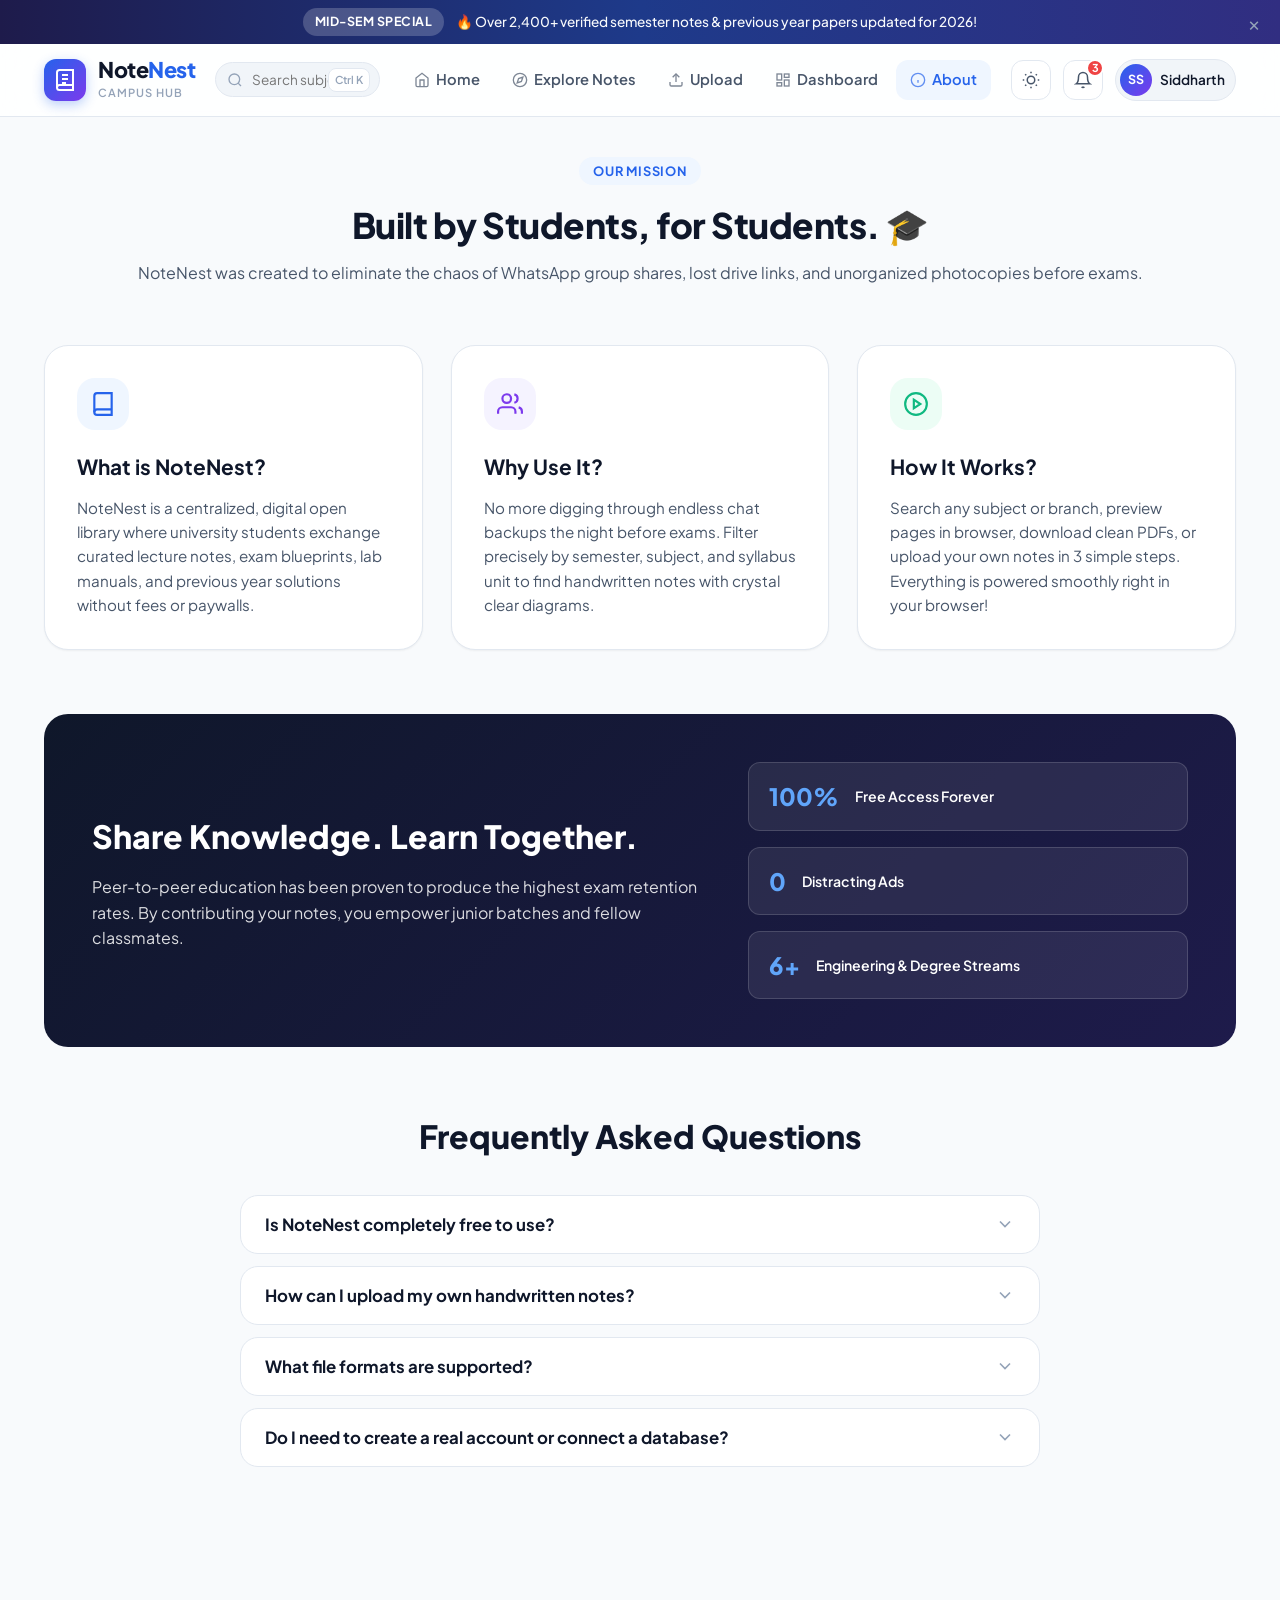
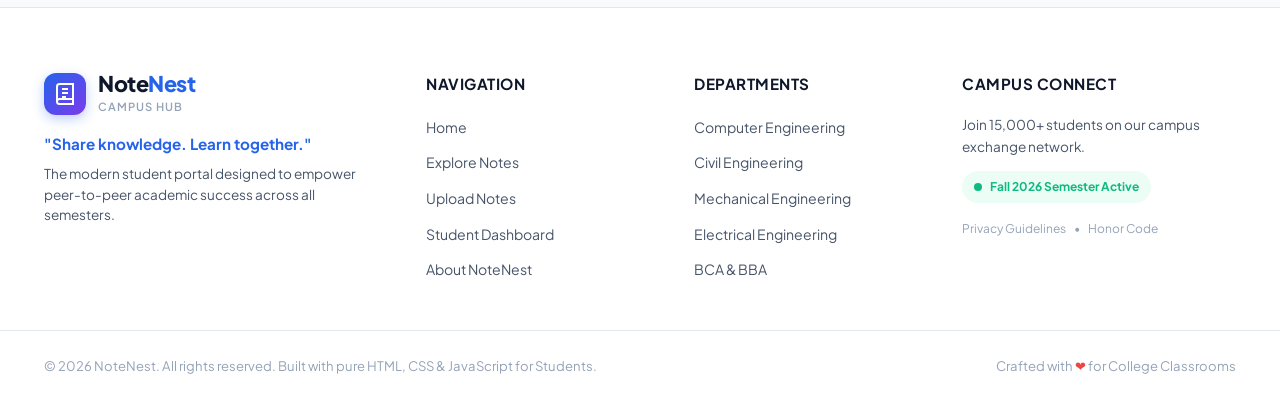
==== about.html @ 786ad27f "Initial commit: NoteNest Students Notes Sharing Portal with modular HTML, CSS, and JS" ====
<!DOCTYPE html>
<html lang="en" data-theme="light">
<head>
  <meta charset="UTF-8">
  <meta name="viewport" content="width=device-width, initial-scale=1.0">
  <title>About NoteNest - Built by Students, for Students</title>
  <meta name="description" content="Learn about NoteNest's mission to make quality academic notes accessible to every student.">
  <link rel="stylesheet" href="style.css">
  <link rel="preconnect" href="https://fonts.googleapis.com">
  <link rel="preconnect" href="https://fonts.gstatic.com" crossorigin>
  <link href="https://fonts.googleapis.com/css2?family=Plus+Jakarta+Sans:wght@400;500;600;700;800&display=swap" rel="stylesheet">
</head>
<body data-page="about">

  <!-- App Wrapper -->
  <div id="app" class="app-wrapper">

    <!-- Top Announcement Banner -->
    <aside class="top-announcement" aria-label="Announcement">
      <div class="announcement-content">
        <span class="badge-pill">Mid-Sem Special</span>
        <span>🔥 Over 2,400+ verified semester notes & previous year papers updated for 2026!</span>
      </div>
      <button class="banner-close-btn" id="bannerCloseBtn" title="Close banner" aria-label="Close banner">&times;</button>
    </aside>

    <!-- Navigation Bar -->
    <header class="navbar" id="navbar">
      <div class="nav-container">
        <!-- Brand Logo -->
        <a href="index.html" class="brand-logo">
          <div class="logo-icon-wrap">
            <svg class="logo-svg" viewBox="0 0 24 24" fill="none" stroke="currentColor" stroke-width="2">
              <path d="M4 19.5A2.5 2.5 0 0 1 6.5 17H20"></path>
              <path d="M6.5 2H20v20H6.5A2.5 2.5 0 0 1 4 19.5v-15A2.5 2.5 0 0 1 6.5 2z"></path>
              <path d="M9 7h6"></path>
              <path d="M9 11h6"></path>
              <path d="M9 15h4"></path>
            </svg>
          </div>
          <div class="brand-text">
            <span class="brand-name">Note<span>Nest</span></span>
            <span class="brand-sub">Campus Hub</span>
          </div>
        </a>

        <!-- Global Search Bar in Header -->
        <form class="header-search-bar" id="headerSearchForm" action="explore.html" method="GET">
          <svg class="search-icon" viewBox="0 0 24 24" fill="none" stroke="currentColor" stroke-width="2">
            <circle cx="11" cy="11" r="8"></circle>
            <line x1="21" y1="21" x2="16.65" y2="16.65"></line>
          </svg>
          <input type="text" name="search" id="quickSearchInput" placeholder="Search subjects, notes, topics (Ctrl + K)..." autocomplete="off">
          <kbd class="search-kbd">Ctrl K</kbd>
        </form>

        <!-- Desktop Navigation Links -->
        <nav class="nav-menu" id="navMenu">
          <a href="index.html" class="nav-link">
            <svg viewBox="0 0 24 24" fill="none" stroke="currentColor" stroke-width="2"><path d="M3 9l9-7 9 7v11a2 2 0 0 1-2 2H5a2 2 0 0 1-2-2z"></path><polyline points="9 22 9 12 15 12 15 22"></polyline></svg>
            Home
          </a>
          <a href="explore.html" class="nav-link">
            <svg viewBox="0 0 24 24" fill="none" stroke="currentColor" stroke-width="2"><circle cx="12" cy="12" r="10"></circle><polygon points="16.24 7.76 14.12 14.12 7.76 16.24 9.88 9.88 16.24 7.76"></polygon></svg>
            Explore Notes
          </a>
          <a href="upload.html" class="nav-link">
            <svg viewBox="0 0 24 24" fill="none" stroke="currentColor" stroke-width="2"><path d="M21 15v4a2 2 0 0 1-2 2H5a2 2 0 0 1-2-2v-4"></path><polyline points="17 8 12 3 7 8"></polyline><line x1="12" y1="3" x2="12" y2="15"></line></svg>
            Upload
          </a>
          <a href="dashboard.html" class="nav-link">
            <svg viewBox="0 0 24 24" fill="none" stroke="currentColor" stroke-width="2"><rect x="3" y="3" width="7" height="9"></rect><rect x="14" y="3" width="7" height="5"></rect><rect x="14" y="12" width="7" height="9"></rect><rect x="3" y="16" width="7" height="5"></rect></svg>
            Dashboard
          </a>
          <a href="about.html" class="nav-link active">
            <svg viewBox="0 0 24 24" fill="none" stroke="currentColor" stroke-width="2"><circle cx="12" cy="12" r="10"></circle><line x1="12" y1="16" x2="12" y2="12"></line><line x1="12" y1="8" x2="12.01" y2="8"></line></svg>
            About
          </a>
        </nav>

        <!-- Navbar Actions (Theme, Notifications, Auth/Profile) -->
        <div class="nav-actions">
          <button class="icon-btn theme-toggle" id="themeToggleBtn" title="Switch Theme" aria-label="Switch Theme">
            <svg class="sun-icon" viewBox="0 0 24 24" fill="none" stroke="currentColor" stroke-width="2">
              <circle cx="12" cy="12" r="5"></circle>
              <line x1="12" y1="1" x2="12" y2="3"></line>
              <line x1="12" y1="21" x2="12" y2="23"></line>
              <line x1="4.22" y1="4.22" x2="5.64" y2="5.64"></line>
              <line x1="18.36" y1="18.36" x2="19.78" y2="19.78"></line>
              <line x1="1" y1="12" x2="3" y2="12"></line>
              <line x1="21" y1="12" x2="23" y2="12"></line>
              <line x1="4.22" y1="19.78" x2="5.64" y2="18.36"></line>
              <line x1="18.36" y1="5.64" x2="19.78" y2="4.22"></line>
            </svg>
            <svg class="moon-icon" viewBox="0 0 24 24" fill="none" stroke="currentColor" stroke-width="2">
              <path d="M21 12.79A9 9 0 1 1 11.21 3 7 7 0 0 0 21 12.79z"></path>
            </svg>
          </button>

          <div class="dropdown-wrapper">
            <button class="icon-btn notif-btn" id="notifBtn" title="Notifications" aria-label="Notifications">
              <svg viewBox="0 0 24 24" fill="none" stroke="currentColor" stroke-width="2">
                <path d="M18 8A6 6 0 0 0 6 8c0 7-3 9-3 9h18s-3-2-3-9"></path>
                <path d="M13.73 21a2 2 0 0 1-3.46 0"></path>
              </svg>
              <span class="notif-badge" id="notifCount">3</span>
            </button>
            <div class="dropdown-menu notif-dropdown" id="notifDropdown">
              <div class="dropdown-header">
                <h4>Notifications</h4>
                <button class="text-btn" id="markAllReadBtn">Clear All</button>
              </div>
              <ul class="notif-list" id="notifList"></ul>
            </div>
          </div>

          <div class="user-auth-slot" id="userAuthSlot"></div>

          <button class="hamburger-btn" id="hamburgerBtn" aria-label="Toggle navigation menu">
            <span></span>
            <span></span>
            <span></span>
          </button>
        </div>
      </div>

      <!-- Mobile Navigation Drawer -->
      <div class="mobile-drawer" id="mobileDrawer">
        <div class="mobile-drawer-header">
          <div class="brand-name">Note<span>Nest</span></div>
          <button class="close-drawer-btn" id="closeDrawerBtn">&times;</button>
        </div>
        <div class="mobile-nav-links">
          <a href="index.html" class="mobile-nav-item">
            <svg viewBox="0 0 24 24" fill="none" stroke="currentColor" stroke-width="2"><path d="M3 9l9-7 9 7v11a2 2 0 0 1-2 2H5a2 2 0 0 1-2-2z"></path></svg>
            Home
          </a>
          <a href="explore.html" class="mobile-nav-item">
            <svg viewBox="0 0 24 24" fill="none" stroke="currentColor" stroke-width="2"><circle cx="12" cy="12" r="10"></circle><polygon points="16.24 7.76 14.12 14.12 7.76 16.24 9.88 9.88 16.24 7.76"></polygon></svg>
            Explore Notes
          </a>
          <a href="upload.html" class="mobile-nav-item">
            <svg viewBox="0 0 24 24" fill="none" stroke="currentColor" stroke-width="2"><path d="M21 15v4a2 2 0 0 1-2 2H5a2 2 0 0 1-2-2v-4"></path><polyline points="17 8 12 3 7 8"></polyline><line x1="12" y1="3" x2="12" y2="15"></line></svg>
            Upload Notes
          </a>
          <a href="dashboard.html" class="mobile-nav-item">
            <svg viewBox="0 0 24 24" fill="none" stroke="currentColor" stroke-width="2"><rect x="3" y="3" width="7" height="9"></rect><rect x="14" y="3" width="7" height="5"></rect><rect x="14" y="12" width="7" height="9"></rect><rect x="3" y="16" width="7" height="5"></rect></svg>
            Dashboard
          </a>
          <a href="profile.html" class="mobile-nav-item">
            <svg viewBox="0 0 24 24" fill="none" stroke="currentColor" stroke-width="2"><path d="M20 21v-2a4 4 0 0 0-4-4H8a4 4 0 0 0-4 4v2"></path><circle cx="12" cy="7" r="4"></circle></svg>
            My Profile
          </a>
          <a href="about.html" class="mobile-nav-item active">
            <svg viewBox="0 0 24 24" fill="none" stroke="currentColor" stroke-width="2"><circle cx="12" cy="12" r="10"></circle><line x1="12" y1="16" x2="12" y2="12"></line><line x1="12" y1="8" x2="12.01" y2="8"></line></svg>
            About NoteNest
          </a>
        </div>
        <div class="mobile-drawer-footer" id="mobileDrawerFooter"></div>
      </div>
    </header>

    <!-- Main Page Content: ABOUT US -->
    <main class="main-content">
      <div class="container about-container">
        
        <div class="about-hero text-center">
          <div class="section-tag">Our Mission</div>
          <h1 class="page-title">Built by Students, for Students. 🎓</h1>
          <p class="page-subtitle">NoteNest was created to eliminate the chaos of WhatsApp group shares, lost drive links, and unorganized photocopies before exams.</p>
        </div>

        <!-- Feature Columns -->
        <div class="about-grid">
          <div class="about-card">
            <div class="about-icon-wrap blue-theme">
              <svg viewBox="0 0 24 24" fill="none" stroke="currentColor" stroke-width="2"><path d="M4 19.5A2.5 2.5 0 0 1 6.5 17H20"></path><path d="M6.5 2H20v20H6.5A2.5 2.5 0 0 1 4 19.5v-15A2.5 2.5 0 0 1 6.5 2z"></path></svg>
            </div>
            <h3>What is NoteNest?</h3>
            <p>NoteNest is a centralized, digital open library where university students exchange curated lecture notes, exam blueprints, lab manuals, and previous year solutions without fees or paywalls.</p>
          </div>

          <div class="about-card">
            <div class="about-icon-wrap purple-theme">
              <svg viewBox="0 0 24 24" fill="none" stroke="currentColor" stroke-width="2"><path d="M17 21v-2a4 4 0 0 0-4-4H5a4 4 0 0 0-4 4v2"></path><circle cx="9" cy="7" r="4"></circle><path d="M23 21v-2a4 4 0 0 0-3-3.87"></path><path d="M16 3.13a4 4 0 0 1 0 7.75"></path></svg>
            </div>
            <h3>Why Use It?</h3>
            <p>No more digging through endless chat backups the night before exams. Filter precisely by semester, subject, and syllabus unit to find handwritten notes with crystal clear diagrams.</p>
          </div>

          <div class="about-card">
            <div class="about-icon-wrap green-theme">
              <svg viewBox="0 0 24 24" fill="none" stroke="currentColor" stroke-width="2"><circle cx="12" cy="12" r="10"></circle><polygon points="10 8 16 12 10 16 10 8"></polygon></svg>
            </div>
            <h3>How It Works?</h3>
            <p>Search any subject or branch, preview pages in browser, download clean PDFs, or upload your own notes in 3 simple steps. Everything is powered smoothly right in your browser!</p>
          </div>
        </div>

        <!-- Core Values Banner -->
        <div class="values-banner">
          <div class="values-text">
            <h2>Share Knowledge. Learn Together.</h2>
            <p>Peer-to-peer education has been proven to produce the highest exam retention rates. By contributing your notes, you empower junior batches and fellow classmates.</p>
          </div>
          <div class="values-stats">
            <div class="val-stat-box">
              <span class="v-num">100%</span>
              <span class="v-lbl">Free Access Forever</span>
            </div>
            <div class="val-stat-box">
              <span class="v-num">0</span>
              <span class="v-lbl">Distracting Ads</span>
            </div>
            <div class="val-stat-box">
              <span class="v-num">6+</span>
              <span class="v-lbl">Engineering & Degree Streams</span>
            </div>
          </div>
        </div>

        <!-- FAQ Accordion -->
        <div class="faq-section">
          <h2 class="faq-heading text-center">Frequently Asked Questions</h2>
          
          <div class="faq-accordion" id="faqAccordion">
            
            <div class="faq-item">
              <button class="faq-question">
                <span>Is NoteNest completely free to use?</span>
                <svg class="chevron-icon" viewBox="0 0 24 24" fill="none" stroke="currentColor" stroke-width="2"><polyline points="6 9 12 15 18 9"></polyline></svg>
              </button>
              <div class="faq-answer">
                <p>Yes! NoteNest is 100% free and open for all college students. There are no paid subscriptions, coin locks, or hidden download limits.</p>
              </div>
            </div>

            <div class="faq-item">
              <button class="faq-question">
                <span>How can I upload my own handwritten notes?</span>
                <svg class="chevron-icon" viewBox="0 0 24 24" fill="none" stroke="currentColor" stroke-width="2"><polyline points="6 9 12 15 18 9"></polyline></svg>
              </button>
              <div class="faq-answer">
                <p>Simply navigate to the "Upload" page in the navigation bar, fill in the subject, department, and semester, attach your file, and click "Publish Notes". Your note will immediately appear across the portal.</p>
              </div>
            </div>

            <div class="faq-item">
              <button class="faq-question">
                <span>What file formats are supported?</span>
                <svg class="chevron-icon" viewBox="0 0 24 24" fill="none" stroke="currentColor" stroke-width="2"><polyline points="6 9 12 15 18 9"></polyline></svg>
              </button>
              <div class="faq-answer">
                <p>We support PDF documents, Microsoft Word (.docx), PowerPoint presentations (.pptx), and plain text files.</p>
              </div>
            </div>

            <div class="faq-item">
              <button class="faq-question">
                <span>Do I need to create a real account or connect a database?</span>
                <svg class="chevron-icon" viewBox="0 0 24 24" fill="none" stroke="currentColor" stroke-width="2"><polyline points="6 9 12 15 18 9"></polyline></svg>
              </button>
              <div class="faq-answer">
                <p>No backend or database setup is needed! NoteNest runs purely on frontend HTML, CSS, and JavaScript using browser localStorage, making it fast, lightweight, and completely portable.</p>
              </div>
            </div>

          </div>
        </div>

      </div>
    </main>

    <!-- Footer -->
    <footer class="footer">
      <div class="container footer-container">
        <div class="footer-col footer-brand-col">
          <a href="index.html" class="brand-logo">
            <div class="logo-icon-wrap">
              <svg class="logo-svg" viewBox="0 0 24 24" fill="none" stroke="currentColor" stroke-width="2">
                <path d="M4 19.5A2.5 2.5 0 0 1 6.5 17H20"></path>
                <path d="M6.5 2H20v20H6.5A2.5 2.5 0 0 1 4 19.5v-15A2.5 2.5 0 0 1 6.5 2z"></path>
                <path d="M9 7h6"></path>
                <path d="M9 11h6"></path>
                <path d="M9 15h4"></path>
              </svg>
            </div>
            <div class="brand-text">
              <span class="brand-name">Note<span>Nest</span></span>
              <span class="brand-sub">Campus Hub</span>
            </div>
          </a>
          <p class="footer-tagline">"Share knowledge. Learn together."</p>
          <p class="footer-desc">The modern student portal designed to empower peer-to-peer academic success across all semesters.</p>
        </div>

        <div class="footer-col">
          <h4 class="footer-col-title">Navigation</h4>
          <ul class="footer-links">
            <li><a href="index.html">Home</a></li>
            <li><a href="explore.html">Explore Notes</a></li>
            <li><a href="upload.html">Upload Notes</a></li>
            <li><a href="dashboard.html">Student Dashboard</a></li>
            <li><a href="about.html">About NoteNest</a></li>
          </ul>
        </div>

        <div class="footer-col">
          <h4 class="footer-col-title">Departments</h4>
          <ul class="footer-links">
            <li><a href="explore.html?dept=Computer+Engineering">Computer Engineering</a></li>
            <li><a href="explore.html?dept=Civil+Engineering">Civil Engineering</a></li>
            <li><a href="explore.html?dept=Mechanical+Engineering">Mechanical Engineering</a></li>
            <li><a href="explore.html?dept=Electrical+Engineering">Electrical Engineering</a></li>
            <li><a href="explore.html?dept=BCA">BCA & BBA</a></li>
          </ul>
        </div>

        <div class="footer-col">
          <h4 class="footer-col-title">Campus Connect</h4>
          <p class="footer-subtext">Join 15,000+ students on our campus exchange network.</p>
          <div class="footer-badge-box">
            <span class="pulse-dot"></span>
            <span>Fall 2026 Semester Active</span>
          </div>
          <div class="footer-legal-links">
            <a href="about.html">Privacy Guidelines</a>
            <span>•</span>
            <a href="about.html">Honor Code</a>
          </div>
        </div>
      </div>

      <div class="footer-bottom">
        <div class="container footer-bottom-inner">
          <p>© 2026 NoteNest. All rights reserved. Built with pure HTML, CSS & JavaScript for Students.</p>
          <p class="footer-love">Crafted with <span>❤️</span> for College Classrooms</p>
        </div>
      </div>
    </footer>

  </div>

  <!-- Shared Auth Modal -->
  <div class="modal-backdrop" id="authModal" aria-hidden="true">
    <div class="modal-dialog modal-md">
      <div class="modal-content">
        <div class="modal-header">
          <div class="auth-modal-tabs">
            <button class="auth-tab-toggle active" id="authTabLogin" data-auth-pane="login">Sign In</button>
            <button class="auth-tab-toggle" id="authTabSignup" data-auth-pane="signup">Create Account</button>
          </div>
          <button class="modal-close-btn" id="closeAuthModalBtn" aria-label="Close modal">&times;</button>
        </div>
        <div class="modal-body auth-modal-body">
          <div class="auth-pane active" id="authPaneLogin">
            <div class="auth-welcome">
              <h3>Welcome Back! 👋</h3>
              <p>Sign in to sync your bookmarks, downloads, and upload history.</p>
            </div>
            <div class="demo-quick-login">
              <span>💡 College Demo:</span>
              <button type="button" class="btn-micro" id="demoStudentLoginBtn">Auto-fill Student Account</button>
            </div>
            <form id="loginForm">
              <div class="form-group">
                <label for="loginEmail">Email Address</label>
                <input type="email" id="loginEmail" placeholder="student@college.edu" required>
              </div>
              <div class="form-group">
                <label for="loginPassword">Password</label>
                <input type="password" id="loginPassword" placeholder="••••••••" required>
              </div>
              <button type="submit" class="btn btn-primary btn-block">Sign In</button>
            </form>
          </div>
          <div class="auth-pane" id="authPaneSignup">
            <div class="auth-welcome">
              <h3>Join NoteNest 🎓</h3>
              <p>Access thousands of study notes uploaded by your university peers.</p>
            </div>
            <form id="signupForm">
              <div class="form-group">
                <label for="signupName">Full Name</label>
                <input type="text" id="signupName" placeholder="e.g. Siddharth Sharma" required>
              </div>
              <div class="form-group">
                <label for="signupEmail">College Email</label>
                <input type="email" id="signupEmail" placeholder="e.g. siddharth@college.edu" required>
              </div>
              <div class="form-row-2">
                <div class="form-group">
                  <label for="signupDept">Department</label>
                  <select id="signupDept" required>
                    <option value="Computer Engineering">Computer Engineering</option>
                    <option value="Civil Engineering">Civil Engineering</option>
                    <option value="Mechanical Engineering">Mechanical Engineering</option>
                    <option value="Electrical Engineering">Electrical Engineering</option>
                    <option value="BCA">BCA</option>
                    <option value="BBA">BBA</option>
                    <option value="Mathematics">Mathematics</option>
                  </select>
                </div>
                <div class="form-group">
                  <label for="signupSem">Semester</label>
                  <select id="signupSem" required>
                    <option value="Semester 1">Semester 1</option>
                    <option value="Semester 2">Semester 2</option>
                    <option value="Semester 3">Semester 3</option>
                    <option value="Semester 4" selected>Semester 4</option>
                    <option value="Semester 5">Semester 5</option>
                    <option value="Semester 6">Semester 6</option>
                  </select>
                </div>
              </div>
              <div class="form-group">
                <label for="signupPassword">Create Password</label>
                <input type="password" id="signupPassword" placeholder="At least 6 characters" required>
              </div>
              <button type="submit" class="btn btn-primary btn-block">Create Student Profile</button>
            </form>
          </div>
        </div>
      </div>
    </div>
  </div>

  <!-- Toast Container -->
  <div class="toast-container" id="toastContainer" aria-live="polite"></div>

  <script src="common.js"></script>
  <script src="about.js"></script>
</body>
</html>
---- style.css ----
/* ==========================================================================
   NoteNest - Modern Students Notes Sharing Portal
   Styles: Clean, Modern Student-Tech UI (Pure Vanilla CSS)
   ========================================================================== */

/* --------------------------------------------------------------------------
   1. CSS VARIABLES & THEME SYSTEM
   -------------------------------------------------------------------------- */
:root {
  /* Brand Palette */
  --primary: #2563eb;
  --primary-hover: #1d4ed8;
  --primary-light: #eff6ff;
  --primary-rgb: 37, 99, 235;

  --accent-purple: #7c3aed;
  --accent-purple-light: #f5f3ff;
  --accent-orange: #f59e0b;
  --accent-orange-light: #fffbeb;
  --accent-green: #10b981;
  --accent-green-light: #ecfdf5;
  --accent-rose: #ef4444;
  --accent-rose-light: #fef2f2;

  /* Neutrals (Light Mode) */
  --bg-main: #f8fafc;
  --bg-surface: #ffffff;
  --bg-subtle: #f1f5f9;
  --bg-card: #ffffff;
  --bg-card-hover: #ffffff;

  --text-primary: #0f172a;
  --text-secondary: #475569;
  --text-muted: #94a3b8;
  --text-inverse: #ffffff;

  --border-color: #e2e8f0;
  --border-focus: #93c5fd;

  /* Shadows */
  --shadow-sm: 0 1px 2px 0 rgba(0, 0, 0, 0.05);
  --shadow-md: 0 4px 6px -1px rgba(0, 0, 0, 0.07), 0 2px 4px -2px rgba(0, 0, 0, 0.05);
  --shadow-lg: 0 10px 15px -3px rgba(0, 0, 0, 0.08), 0 4px 6px -4px rgba(0, 0, 0, 0.03);
  --shadow-xl: 0 20px 25px -5px rgba(0, 0, 0, 0.08), 0 8px 10px -6px rgba(0, 0, 0, 0.03);
  --shadow-glow: 0 0 25px rgba(37, 99, 235, 0.15);

  /* Radius & Transitions */
  --radius-sm: 8px;
  --radius-md: 12px;
  --radius-lg: 18px;
  --radius-xl: 24px;
  --radius-full: 9999px;

  --transition-fast: 0.15s ease;
  --transition-normal: 0.25s cubic-bezier(0.4, 0, 0.2, 1);
  --transition-smooth: 0.35s cubic-bezier(0.16, 1, 0.3, 1);

  /* Layout Constants */
  --nav-height: 72px;
  --container-max: 1240px;
}

/* Dark Mode Overrides */
[data-theme="dark"] {
  --bg-main: #0b0f19;
  --bg-surface: #111827;
  --bg-subtle: #1e293b;
  --bg-card: #141c2f;
  --bg-card-hover: #19233b;

  --text-primary: #f8fafc;
  --text-secondary: #94a3b8;
  --text-muted: #64748b;
  --text-inverse: #0f172a;

  --border-color: #1e293b;
  --border-focus: #3b82f6;

  --primary-light: rgba(37, 99, 235, 0.15);
  --accent-purple-light: rgba(124, 58, 237, 0.15);
  --accent-orange-light: rgba(245, 158, 11, 0.15);
  --accent-green-light: rgba(16, 185, 129, 0.15);
  --accent-rose-light: rgba(239, 68, 68, 0.15);

  --shadow-sm: 0 1px 2px 0 rgba(0, 0, 0, 0.4);
  --shadow-md: 0 4px 10px rgba(0, 0, 0, 0.4);
  --shadow-lg: 0 10px 20px rgba(0, 0, 0, 0.5);
  --shadow-xl: 0 20px 30px rgba(0, 0, 0, 0.6);
  --shadow-glow: 0 0 30px rgba(59, 130, 246, 0.2);
}

/* --------------------------------------------------------------------------
   2. GLOBAL RESETS & TYPOGRAPHY
   -------------------------------------------------------------------------- */
*, *::before, *::after {
  box-sizing: border-box;
  margin: 0;
  padding: 0;
}

html {
  scroll-behavior: smooth;
  font-size: 16px;
}

body {
  font-family: 'Plus Jakarta Sans', system-ui, -apple-system, BlinkMacSystemFont, 'Segoe UI', Roboto, sans-serif;
  background-color: var(--bg-main);
  color: var(--text-primary);
  line-height: 1.6;
  -webkit-font-smoothing: antialiased;
  -moz-osx-font-smoothing: grayscale;
  transition: background-color var(--transition-normal), color var(--transition-normal);
  overflow-x: hidden;
}

a {
  color: inherit;
  text-decoration: none;
}

button, input, select, textarea {
  font-family: inherit;
  font-size: inherit;
  color: inherit;
}

button {
  cursor: pointer;
  border: none;
  background: none;
}

img, svg {
  vertical-align: middle;
}

/* Custom Scrollbar */
::-webkit-scrollbar {
  width: 8px;
  height: 8px;
}
::-webkit-scrollbar-track {
  background: var(--bg-main);
}
::-webkit-scrollbar-thumb {
  background: var(--border-color);
  border-radius: var(--radius-full);
}
::-webkit-scrollbar-thumb:hover {
  background: var(--text-muted);
}

/* --------------------------------------------------------------------------
   3. REUSABLE UTILITIES & BUTTONS
   -------------------------------------------------------------------------- */
.container {
  max-width: var(--container-max);
  margin: 0 auto;
  padding: 0 24px;
}

.text-center { text-align: center; }
.text-primary { color: var(--primary); }
.text-success { color: var(--accent-green); }
.text-warning { color: var(--accent-orange); }
.text-info { color: var(--accent-purple); }
.text-danger { color: var(--accent-rose); }
.text-primary-link { color: var(--primary); font-weight: 600; text-decoration: underline; }

.gradient-text {
  background: linear-gradient(135deg, var(--primary) 0%, var(--accent-purple) 100%);
  -webkit-background-clip: text;
  -webkit-text-fill-color: transparent;
  display: inline-block;
}

/* Badges & Pills */
.badge-pill {
  display: inline-flex;
  align-items: center;
  gap: 6px;
  padding: 4px 12px;
  background: rgba(37, 99, 235, 0.12);
  color: var(--primary);
  font-size: 0.78rem;
  font-weight: 700;
  letter-spacing: 0.5px;
  text-transform: uppercase;
  border-radius: var(--radius-full);
}

.pill-badge {
  display: inline-flex;
  align-items: center;
  padding: 3px 10px;
  font-size: 0.75rem;
  font-weight: 600;
  border-radius: var(--radius-full);
  background: var(--primary-light);
  color: var(--primary);
}

.pdf-badge {
  background: var(--accent-rose-light);
  color: var(--accent-rose);
}

.badge-dept {
  font-size: 0.75rem;
  color: var(--text-muted);
  font-weight: 500;
}

.section-tag {
  display: inline-block;
  padding: 4px 14px;
  background: var(--primary-light);
  color: var(--primary);
  font-size: 0.8rem;
  font-weight: 700;
  border-radius: var(--radius-full);
  text-transform: uppercase;
  letter-spacing: 0.8px;
  margin-bottom: 12px;
}

/* Button System */
.btn {
  display: inline-flex;
  align-items: center;
  justify-content: center;
  gap: 8px;
  padding: 10px 20px;
  font-size: 0.95rem;
  font-weight: 600;
  border-radius: var(--radius-md);
  transition: all var(--transition-normal);
  white-space: nowrap;
}

.btn-primary {
  background: var(--primary);
  color: #ffffff;
  box-shadow: 0 4px 12px rgba(37, 99, 235, 0.25);
}

.btn-primary:hover {
  background: var(--primary-hover);
  transform: translateY(-2px);
  box-shadow: 0 6px 18px rgba(37, 99, 235, 0.35);
}

.btn-primary:active {
  transform: translateY(0);
}

.btn-secondary {
  background: var(--bg-surface);
  color: var(--text-primary);
  border: 1px solid var(--border-color);
  box-shadow: var(--shadow-sm);
}

.btn-secondary:hover {
  background: var(--bg-subtle);
  border-color: var(--text-muted);
  transform: translateY(-2px);
}

.btn-outline {
  background: transparent;
  color: var(--text-primary);
  border: 1px solid var(--border-color);
}

.btn-outline:hover {
  background: var(--bg-subtle);
  border-color: var(--primary);
  color: var(--primary);
}

.btn-outline-danger {
  border: 1px solid var(--accent-rose);
  color: var(--accent-rose);
}
.btn-outline-danger:hover {
  background: var(--accent-rose-light);
}

.btn-outline-white {
  border: 1px solid rgba(255,255,255,0.4);
  color: #ffffff;
}
.btn-outline-white:hover {
  background: rgba(255,255,255,0.15);
}

.btn-lg {
  padding: 14px 28px;
  font-size: 1.05rem;
  border-radius: var(--radius-lg);
}

.btn-sm {
  padding: 6px 14px;
  font-size: 0.85rem;
  border-radius: var(--radius-sm);
}

.btn-micro {
  padding: 4px 10px;
  font-size: 0.75rem;
  font-weight: 600;
  border-radius: var(--radius-sm);
  background: var(--primary-light);
  color: var(--primary);
  transition: var(--transition-fast);
}
.btn-micro:hover {
  background: var(--primary);
  color: #ffffff;
}

.btn-block {
  width: 100%;
}

.icon-btn {
  display: inline-flex;
  align-items: center;
  justify-content: center;
  width: 40px;
  height: 40px;
  border-radius: var(--radius-md);
  border: 1px solid var(--border-color);
  background: var(--bg-surface);
  color: var(--text-secondary);
  transition: all var(--transition-fast);
}

.icon-btn:hover {
  background: var(--bg-subtle);
  color: var(--primary);
  border-color: var(--primary);
}

.text-btn {
  font-size: 0.85rem;
  font-weight: 600;
  color: var(--primary);
  background: none;
  padding: 4px;
}
.text-btn:hover {
  text-decoration: underline;
}

/* --------------------------------------------------------------------------
   4. HEADER & TOP BANNER
   -------------------------------------------------------------------------- */
.top-announcement {
  background: linear-gradient(90deg, #1e1b4b 0%, #1e3a8a 50%, #312e81 100%);
  color: #f8fafc;
  padding: 8px 24px;
  font-size: 0.85rem;
  display: flex;
  align-items: center;
  justify-content: center;
  position: relative;
  z-index: 100;
}

.announcement-content {
  display: flex;
  align-items: center;
  gap: 12px;
  font-weight: 500;
}

.announcement-content .badge-pill {
  background: rgba(255, 255, 255, 0.2);
  color: #ffffff;
}

.banner-close-btn {
  position: absolute;
  right: 16px;
  color: #94a3b8;
  font-size: 1.25rem;
  line-height: 1;
  padding: 4px;
}
.banner-close-btn:hover { color: #ffffff; }

/* Sticky Navbar */
.navbar {
  position: sticky;
  top: 0;
  z-index: 90;
  background: rgba(255, 255, 255, 0.85);
  backdrop-filter: blur(14px);
  -webkit-backdrop-filter: blur(14px);
  border-bottom: 1px solid var(--border-color);
  transition: all var(--transition-fast);
}

[data-theme="dark"] .navbar {
  background: rgba(17, 24, 39, 0.85);
}

.nav-container {
  max-width: var(--container-max);
  height: var(--nav-height);
  margin: 0 auto;
  padding: 0 24px;
  display: flex;
  align-items: center;
  justify-content: space-between;
  gap: 20px;
}

/* Brand Logo */
.brand-logo {
  display: flex;
  align-items: center;
  gap: 12px;
  text-decoration: none;
  flex-shrink: 0;
}

.logo-icon-wrap {
  width: 42px;
  height: 42px;
  border-radius: var(--radius-md);
  background: linear-gradient(135deg, var(--primary) 0%, var(--accent-purple) 100%);
  display: flex;
  align-items: center;
  justify-content: center;
  color: #ffffff;
  box-shadow: 0 4px 12px rgba(37, 99, 235, 0.3);
  transition: transform var(--transition-normal);
}

.brand-logo:hover .logo-icon-wrap {
  transform: rotate(-6deg) scale(1.05);
}

.logo-svg {
  width: 24px;
  height: 24px;
}

.brand-name {
  font-size: 1.35rem;
  font-weight: 800;
  letter-spacing: -0.5px;
  color: var(--text-primary);
  line-height: 1.1;
}

.brand-name span {
  color: var(--primary);
}

.brand-sub {
  display: block;
  font-size: 0.7rem;
  font-weight: 600;
  text-transform: uppercase;
  letter-spacing: 1px;
  color: var(--text-muted);
}

/* Header Quick Search */
.header-search-bar {
  flex: 1;
  max-width: 340px;
  position: relative;
  display: flex;
  align-items: center;
}

.header-search-bar input {
  width: 100%;
  padding: 8px 40px 8px 36px;
  background: var(--bg-subtle);
  border: 1px solid var(--border-color);
  border-radius: var(--radius-full);
  font-size: 0.85rem;
  color: var(--text-primary);
  transition: all var(--transition-fast);
}

.header-search-bar input:focus {
  outline: none;
  background: var(--bg-surface);
  border-color: var(--primary);
  box-shadow: 0 0 0 3px var(--primary-light);
}

.header-search-bar .search-icon {
  position: absolute;
  left: 12px;
  width: 16px;
  height: 16px;
  color: var(--text-muted);
  pointer-events: none;
}

.search-kbd {
  position: absolute;
  right: 10px;
  font-size: 0.68rem;
  padding: 2px 6px;
  background: var(--bg-surface);
  border: 1px solid var(--border-color);
  border-radius: var(--radius-sm);
  color: var(--text-muted);
  font-family: inherit;
  font-weight: 600;
  pointer-events: none;
}

/* Nav Menu Links */
.nav-menu {
  display: flex;
  align-items: center;
  gap: 4px;
}

.nav-link {
  display: flex;
  align-items: center;
  gap: 6px;
  padding: 8px 14px;
  border-radius: var(--radius-md);
  font-size: 0.92rem;
  font-weight: 600;
  color: var(--text-secondary);
  transition: all var(--transition-fast);
}

.nav-link svg {
  width: 16px;
  height: 16px;
  opacity: 0.7;
  transition: opacity var(--transition-fast);
}

.nav-link:hover {
  color: var(--primary);
  background: var(--primary-light);
}

.nav-link:hover svg {
  opacity: 1;
}

.nav-link.active {
  color: var(--primary);
  background: var(--primary-light);
}

/* Nav Actions Right */
.nav-actions {
  display: flex;
  align-items: center;
  gap: 12px;
}

/* Theme Toggle Icons */
.theme-toggle .moon-icon { display: none; }
.theme-toggle .sun-icon { display: block; width: 18px; height: 18px; }

[data-theme="dark"] .theme-toggle .sun-icon { display: none; }
[data-theme="dark"] .theme-toggle .moon-icon { display: block; width: 18px; height: 18px; }

/* Notifications Dropdown */
.dropdown-wrapper {
  position: relative;
}

.notif-btn {
  position: relative;
}

.notif-btn svg {
  width: 18px;
  height: 18px;
}

.notif-badge {
  position: absolute;
  top: -2px;
  right: -2px;
  width: 18px;
  height: 18px;
  background: var(--accent-rose);
  color: #ffffff;
  font-size: 0.68rem;
  font-weight: 700;
  border-radius: var(--radius-full);
  display: flex;
  align-items: center;
  justify-content: center;
  border: 2px solid var(--bg-surface);
}

.dropdown-menu {
  position: absolute;
  top: calc(100% + 12px);
  right: 0;
  width: 320px;
  background: var(--bg-surface);
  border: 1px solid var(--border-color);
  border-radius: var(--radius-lg);
  box-shadow: var(--shadow-xl);
  padding: 12px;
  opacity: 0;
  visibility: hidden;
  transform: translateY(10px);
  transition: all var(--transition-fast);
  z-index: 100;
}

.dropdown-wrapper.active .dropdown-menu {
  opacity: 1;
  visibility: visible;
  transform: translateY(0);
}

.dropdown-header {
  display: flex;
  align-items: center;
  justify-content: space-between;
  padding: 6px 8px 10px;
  border-bottom: 1px solid var(--border-color);
}

.dropdown-header h4 {
  font-size: 0.95rem;
  font-weight: 700;
}

.notif-list {
  list-style: none;
  max-height: 280px;
  overflow-y: auto;
  padding: 8px 0;
}

.notif-item {
  display: flex;
  gap: 10px;
  padding: 8px;
  border-radius: var(--radius-sm);
  font-size: 0.82rem;
  transition: background var(--transition-fast);
}

.notif-item:hover {
  background: var(--bg-subtle);
}

.notif-icon {
  font-size: 1.1rem;
  flex-shrink: 0;
}

.notif-text strong {
  display: block;
  color: var(--text-primary);
}

.notif-time {
  font-size: 0.72rem;
  color: var(--text-muted);
}

/* User Auth Slot (Logged In / Out) */
.user-profile-badge {
  display: flex;
  align-items: center;
  gap: 8px;
  padding: 4px 10px 4px 4px;
  background: var(--bg-subtle);
  border: 1px solid var(--border-color);
  border-radius: var(--radius-full);
  cursor: pointer;
  transition: all var(--transition-fast);
}

.user-profile-badge:hover {
  border-color: var(--primary);
  background: var(--primary-light);
}

.user-avatar-sm {
  width: 32px;
  height: 32px;
  border-radius: var(--radius-full);
  background: linear-gradient(135deg, var(--primary) 0%, var(--accent-purple) 100%);
  color: #ffffff;
  font-weight: 700;
  font-size: 0.78rem;
  display: flex;
  align-items: center;
  justify-content: center;
}

.user-name-sm {
  font-size: 0.85rem;
  font-weight: 600;
  color: var(--text-primary);
  max-width: 100px;
  overflow: hidden;
  text-overflow: ellipsis;
  white-space: nowrap;
}

/* Mobile Hamburger */
.hamburger-btn {
  display: none;
  flex-direction: column;
  justify-content: space-between;
  width: 28px;
  height: 20px;
  padding: 0;
}

.hamburger-btn span {
  display: block;
  height: 2.5px;
  width: 100%;
  background: var(--text-primary);
  border-radius: 2px;
  transition: all var(--transition-fast);
}

/* Mobile Navigation Drawer */
.mobile-drawer {
  position: fixed;
  top: 0;
  right: -320px;
  width: 300px;
  height: 100vh;
  background: var(--bg-surface);
  border-left: 1px solid var(--border-color);
  box-shadow: var(--shadow-xl);
  z-index: 1000;
  padding: 24px;
  display: flex;
  flex-direction: column;
  transition: right var(--transition-smooth);
}

.mobile-drawer.open {
  right: 0;
}

.mobile-drawer-header {
  display: flex;
  align-items: center;
  justify-content: space-between;
  margin-bottom: 24px;
  padding-bottom: 12px;
  border-bottom: 1px solid var(--border-color);
}

.close-drawer-btn {
  font-size: 1.75rem;
  color: var(--text-muted);
  line-height: 1;
}

.mobile-nav-links {
  display: flex;
  flex-direction: column;
  gap: 8px;
  flex: 1;
}

.mobile-nav-item {
  display: flex;
  align-items: center;
  gap: 12px;
  padding: 12px 16px;
  border-radius: var(--radius-md);
  font-size: 1rem;
  font-weight: 600;
  color: var(--text-secondary);
  transition: all var(--transition-fast);
}

.mobile-nav-item svg {
  width: 20px;
  height: 20px;
}

.mobile-nav-item:hover, .mobile-nav-item.active {
  background: var(--primary-light);
  color: var(--primary);
}

.mobile-drawer-footer {
  padding-top: 16px;
  border-top: 1px solid var(--border-color);
}

/* --------------------------------------------------------------------------
   5. PAGE ROUTER / VIEWS
   -------------------------------------------------------------------------- */
.page-view {
  display: none;
  animation: fadeIn 0.3s cubic-bezier(0.16, 1, 0.3, 1) forwards;
}

.page-view.active {
  display: block;
}

@keyframes fadeIn {
  from {
    opacity: 0;
    transform: translateY(6px);
  }
  to {
    opacity: 1;
    transform: translateY(0);
  }
}

.section {
  padding: 72px 0;
}

.section-header {
  margin-bottom: 40px;
}

.section-header-flex {
  display: flex;
  align-items: flex-end;
  justify-content: space-between;
  margin-bottom: 40px;
  flex-wrap: wrap;
  gap: 20px;
}

.section-title {
  font-size: 2.2rem;
  font-weight: 800;
  letter-spacing: -0.5px;
  color: var(--text-primary);
  margin-bottom: 10px;
  line-height: 1.2;
}

.section-subtitle {
  font-size: 1.05rem;
  color: var(--text-secondary);
  max-width: 600px;
}

/* --------------------------------------------------------------------------
   6. HERO SECTION (HOME)
   -------------------------------------------------------------------------- */
.hero-section {
  position: relative;
  padding: 80px 0 100px;
  overflow: hidden;
  background: radial-gradient(circle at 15% 30%, var(--primary-light) 0%, transparent 40%),
              radial-gradient(circle at 85% 60%, var(--accent-purple-light) 0%, transparent 40%);
}

.hero-bg-shapes .shape {
  position: absolute;
  border-radius: var(--radius-full);
  filter: blur(80px);
  opacity: 0.35;
  pointer-events: none;
  z-index: 0;
}

.shape-1 {
  top: -50px;
  left: 10%;
  width: 350px;
  height: 350px;
  background: var(--primary);
}

.shape-2 {
  bottom: 0;
  right: 10%;
  width: 400px;
  height: 400px;
  background: var(--accent-purple);
}

.shape-3 {
  top: 40%;
  left: 50%;
  width: 250px;
  height: 250px;
  background: var(--accent-orange);
  opacity: 0.15 !important;
}

.hero-container {
  display: grid;
  grid-template-columns: 1.2fr 0.9fr;
  gap: 48px;
  align-items: center;
  position: relative;
  z-index: 1;
}

.hero-pill-badge {
  display: inline-flex;
  align-items: center;
  gap: 8px;
  padding: 6px 16px;
  background: var(--bg-surface);
  border: 1px solid var(--border-color);
  border-radius: var(--radius-full);
  box-shadow: var(--shadow-sm);
  font-size: 0.85rem;
  font-weight: 700;
  color: var(--text-secondary);
  margin-bottom: 24px;
}

.sparkle-icon {
  font-size: 1rem;
}

.hero-title {
  font-size: 3.5rem;
  font-weight: 800;
  line-height: 1.12;
  letter-spacing: -1.5px;
  color: var(--text-primary);
  margin-bottom: 20px;
}

.hero-subtitle {
  font-size: 1.2rem;
  color: var(--text-secondary);
  line-height: 1.6;
  margin-bottom: 32px;
  max-width: 540px;
}

/* Hero Search Bar */
.hero-search-form {
  display: flex;
  align-items: center;
  background: var(--bg-surface);
  padding: 6px;
  border-radius: var(--radius-lg);
  border: 1px solid var(--border-color);
  box-shadow: var(--shadow-xl);
  max-width: 560px;
  margin-bottom: 28px;
  transition: border-color var(--transition-fast);
}

.hero-search-form:focus-within {
  border-color: var(--primary);
  box-shadow: var(--shadow-glow), var(--shadow-xl);
}

.hero-search-input-wrap {
  flex: 1;
  display: flex;
  align-items: center;
  padding: 0 16px;
}

.hero-search-input-wrap .search-icon {
  width: 20px;
  height: 20px;
  color: var(--text-muted);
  margin-right: 12px;
}

.hero-search-input-wrap input {
  width: 100%;
  border: none;
  background: transparent;
  font-size: 1rem;
  color: var(--text-primary);
  outline: none;
}

.btn-hero-search {
  padding: 12px 24px;
  border-radius: var(--radius-md);
}

.hero-cta-group {
  display: flex;
  gap: 16px;
  margin-bottom: 40px;
}

/* Hero Stats Strip */
.hero-stats-strip {
  display: flex;
  align-items: center;
  gap: 24px;
  padding-top: 24px;
  border-top: 1px solid var(--border-color);
}

.stat-mini {
  display: flex;
  flex-direction: column;
}

.stat-number {
  font-size: 1.4rem;
  font-weight: 800;
  color: var(--text-primary);
  letter-spacing: -0.5px;
}

.stat-label {
  font-size: 0.8rem;
  color: var(--text-muted);
  font-weight: 600;
}

.stat-divider {
  width: 1px;
  height: 36px;
  background: var(--border-color);
}

/* Floating Card Visuals */
.floating-cards-wrapper {
  position: relative;
  padding: 30px;
}

.hero-main-card {
  background: var(--bg-surface);
  border: 1px solid var(--border-color);
  border-radius: var(--radius-xl);
  padding: 28px;
  box-shadow: var(--shadow-xl);
  position: relative;
  z-index: 2;
  transition: transform var(--transition-normal);
}

.hero-main-card:hover {
  transform: translateY(-6px);
}

.card-header-mini {
  display: flex;
  justify-content: space-between;
  align-items: center;
  margin-bottom: 16px;
}

.rating-pill {
  font-size: 0.8rem;
  font-weight: 700;
  color: var(--accent-orange);
  background: var(--accent-orange-light);
  padding: 4px 10px;
  border-radius: var(--radius-full);
}

.card-title-preview {
  font-size: 1.25rem;
  font-weight: 700;
  margin-bottom: 10px;
  line-height: 1.35;
}

.card-desc-preview {
  font-size: 0.88rem;
  color: var(--text-secondary);
  margin-bottom: 20px;
  line-height: 1.5;
}

.card-uploader-preview {
  display: flex;
  align-items: center;
  gap: 12px;
  padding: 12px;
  background: var(--bg-subtle);
  border-radius: var(--radius-md);
  margin-bottom: 16px;
}

.avatar-sm {
  width: 36px;
  height: 36px;
  border-radius: var(--radius-full);
  background: linear-gradient(135deg, var(--primary) 0%, var(--accent-purple) 100%);
  color: #ffffff;
  font-weight: 700;
  font-size: 0.85rem;
  display: flex;
  align-items: center;
  justify-content: center;
}

.uploader-info-sm {
  display: flex;
  flex-direction: column;
}

.uploader-info-sm strong {
  font-size: 0.88rem;
  color: var(--text-primary);
}

.uploader-info-sm span {
  font-size: 0.72rem;
  color: var(--text-muted);
}

.card-footer-mini {
  display: flex;
  align-items: center;
  justify-content: space-between;
}

.dl-count {
  font-size: 0.82rem;
  color: var(--text-muted);
  display: flex;
  align-items: center;
  gap: 6px;
}

/* Floating Accent Badges */
.floating-badge {
  position: absolute;
  background: var(--bg-surface);
  border: 1px solid var(--border-color);
  border-radius: var(--radius-lg);
  padding: 12px 18px;
  display: flex;
  align-items: center;
  gap: 12px;
  box-shadow: var(--shadow-lg);
  z-index: 3;
  animation: floatAnim 4s ease-in-out infinite alternate;
}

.badge-top-right {
  top: 0;
  right: 0;
  animation-delay: 0s;
}

.badge-bottom-left {
  bottom: 0;
  left: 0;
  animation-delay: 2s;
}

@keyframes floatAnim {
  0% { transform: translateY(0); }
  100% { transform: translateY(-10px); }
}

.badge-icon-wrap {
  width: 36px;
  height: 36px;
  border-radius: var(--radius-md);
  display: flex;
  align-items: center;
  justify-content: center;
  font-size: 1.1rem;
}

.green-glow { background: var(--accent-green-light); color: var(--accent-green); }
.blue-glow { background: var(--primary-light); color: var(--primary); }

.badge-text-wrap {
  display: flex;
  flex-direction: column;
}

.badge-text-wrap strong {
  font-size: 0.88rem;
  color: var(--text-primary);
}

.badge-text-wrap span {
  font-size: 0.72rem;
  color: var(--text-muted);
}

/* --------------------------------------------------------------------------
   7. CATEGORIES & POPULAR DEPARTMENTS
   -------------------------------------------------------------------------- */
.categories-grid {
  display: grid;
  grid-template-columns: repeat(auto-fill, minmax(180px, 1fr));
  gap: 20px;
}

.category-card {
  background: var(--bg-surface);
  border: 1px solid var(--border-color);
  border-radius: var(--radius-lg);
  padding: 24px 20px;
  text-align: center;
  transition: all var(--transition-normal);
  cursor: pointer;
  display: flex;
  flex-direction: column;
  align-items: center;
}

.category-card:hover {
  transform: translateY(-6px);
  border-color: var(--primary);
  box-shadow: var(--shadow-lg);
}

.category-icon-box {
  width: 56px;
  height: 56px;
  border-radius: var(--radius-md);
  background: var(--primary-light);
  color: var(--primary);
  font-size: 1.6rem;
  display: flex;
  align-items: center;
  justify-content: center;
  margin-bottom: 16px;
  transition: transform var(--transition-fast);
}

.category-card:hover .category-icon-box {
  transform: scale(1.1);
}

.category-title {
  font-size: 1.02rem;
  font-weight: 700;
  color: var(--text-primary);
  margin-bottom: 4px;
}

.category-count {
  font-size: 0.82rem;
  color: var(--text-muted);
  font-weight: 500;
}

/* --------------------------------------------------------------------------
   8. NOTE CARD DESIGN (UNIVERSAL GRID)
   -------------------------------------------------------------------------- */
.notes-grid {
  display: grid;
  grid-template-columns: repeat(auto-fill, minmax(320px, 1fr));
  gap: 24px;
}

.note-card {
  background: var(--bg-card);
  border: 1px solid var(--border-color);
  border-radius: var(--radius-xl);
  padding: 24px;
  box-shadow: var(--shadow-sm);
  display: flex;
  flex-direction: column;
  position: relative;
  transition: all var(--transition-normal);
}

.note-card:hover {
  transform: translateY(-6px);
  border-color: var(--border-focus);
  box-shadow: var(--shadow-xl);
}

.note-card-top {
  display: flex;
  align-items: center;
  justify-content: space-between;
  margin-bottom: 12px;
}

.note-file-type {
  display: inline-flex;
  align-items: center;
  gap: 6px;
  font-size: 0.72rem;
  font-weight: 700;
  text-transform: uppercase;
  padding: 3px 8px;
  border-radius: var(--radius-sm);
  background: var(--bg-subtle);
  color: var(--text-secondary);
}

.note-file-type.pdf { background: #fee2e2; color: #b91c1c; }
.note-file-type.docx { background: #dbeafe; color: #1e40af; }
.note-file-type.pptx { background: #ffedd5; color: #c2410c; }

.bookmark-icon-btn {
  width: 32px;
  height: 32px;
  border-radius: var(--radius-full);
  display: flex;
  align-items: center;
  justify-content: center;
  color: var(--text-muted);
  background: transparent;
  transition: all var(--transition-fast);
}

.bookmark-icon-btn:hover {
  background: var(--bg-subtle);
  color: var(--accent-orange);
}

.bookmark-icon-btn.active {
  color: var(--accent-orange);
  background: var(--accent-orange-light);
}

.bookmark-icon-btn svg {
  width: 18px;
  height: 18px;
}

.note-meta-badges {
  display: flex;
  align-items: center;
  gap: 8px;
  margin-bottom: 8px;
  flex-wrap: wrap;
}

.note-subject-tag {
  font-size: 0.78rem;
  font-weight: 700;
  color: var(--primary);
  text-transform: uppercase;
  letter-spacing: 0.5px;
}

.note-sem-badge {
  font-size: 0.72rem;
  padding: 2px 8px;
  background: var(--bg-subtle);
  color: var(--text-secondary);
  border-radius: var(--radius-full);
  font-weight: 600;
}

.note-card-title {
  font-size: 1.15rem;
  font-weight: 700;
  color: var(--text-primary);
  margin-bottom: 8px;
  line-height: 1.35;
  cursor: pointer;
  transition: color var(--transition-fast);
}

.note-card-title:hover {
  color: var(--primary);
}

.note-card-desc {
  font-size: 0.88rem;
  color: var(--text-secondary);
  line-height: 1.5;
  margin-bottom: 18px;
  flex: 1;
  display: -webkit-box;
  -webkit-line-clamp: 2;
  -webkit-box-orient: vertical;
  overflow: hidden;
}

.note-uploader-bar {
  display: flex;
  align-items: center;
  justify-content: space-between;
  padding: 10px 0;
  border-top: 1px solid var(--border-color);
  margin-bottom: 16px;
}

.uploader-mini-profile {
  display: flex;
  align-items: center;
  gap: 8px;
}

.uploader-avatar-circle {
  width: 26px;
  height: 26px;
  border-radius: var(--radius-full);
  background: linear-gradient(135deg, var(--primary) 0%, var(--accent-purple) 100%);
  color: #ffffff;
  font-size: 0.7rem;
  font-weight: 700;
  display: flex;
  align-items: center;
  justify-content: center;
}

.uploader-name {
  font-size: 0.82rem;
  font-weight: 600;
  color: var(--text-primary);
}

.note-rating-box {
  display: flex;
  align-items: center;
  gap: 4px;
  font-size: 0.82rem;
  font-weight: 700;
  color: var(--accent-orange);
}

.note-card-actions {
  display: grid;
  grid-template-columns: 1fr 1fr;
  gap: 10px;
}

.note-card-actions .btn {
  padding: 8px 12px;
  font-size: 0.85rem;
}

.note-card-footer-info {
  display: flex;
  align-items: center;
  justify-content: space-between;
  margin-top: 12px;
  font-size: 0.75rem;
  color: var(--text-muted);
}

/* --------------------------------------------------------------------------
   9. NOTES EXPLORER PAGE & FILTER SIDEBAR
   -------------------------------------------------------------------------- */
.explorer-container {
  padding: 40px 24px 80px;
}

.explorer-header {
  display: flex;
  align-items: flex-end;
  justify-content: space-between;
  margin-bottom: 32px;
  flex-wrap: wrap;
  gap: 16px;
}

.page-title {
  font-size: 2.2rem;
  font-weight: 800;
  letter-spacing: -0.5px;
  margin-bottom: 6px;
}

.page-subtitle {
  color: var(--text-secondary);
  font-size: 1rem;
}

.explorer-quick-actions {
  display: flex;
  align-items: center;
  gap: 12px;
}

.mobile-filter-toggle {
  display: none;
}

.filter-count-badge {
  background: var(--primary);
  color: #ffffff;
  font-size: 0.7rem;
  padding: 2px 6px;
  border-radius: var(--radius-full);
}

.explorer-layout {
  display: grid;
  grid-template-columns: 280px 1fr;
  gap: 32px;
  align-items: start;
}

/* Filter Sidebar */
.filter-sidebar {
  background: var(--bg-surface);
  border: 1px solid var(--border-color);
  border-radius: var(--radius-xl);
  padding: 24px;
  box-shadow: var(--shadow-sm);
  position: sticky;
  top: calc(var(--nav-height) + 24px);
}

.filter-sidebar-header {
  display: flex;
  align-items: center;
  justify-content: space-between;
  margin-bottom: 20px;
  padding-bottom: 12px;
  border-bottom: 1px solid var(--border-color);
}

.filter-sidebar-title {
  display: flex;
  align-items: center;
  gap: 8px;
  font-weight: 700;
  font-size: 1.05rem;
  color: var(--text-primary);
}

.close-filter-mobile {
  display: none;
  font-size: 1.5rem;
  color: var(--text-muted);
}

.filter-group {
  margin-bottom: 20px;
}

.filter-label {
  display: block;
  font-size: 0.82rem;
  font-weight: 700;
  text-transform: uppercase;
  letter-spacing: 0.5px;
  color: var(--text-secondary);
  margin-bottom: 8px;
}

.input-with-icon {
  position: relative;
  display: flex;
  align-items: center;
}

.input-with-icon svg {
  position: absolute;
  left: 12px;
  width: 16px;
  height: 16px;
  color: var(--text-muted);
}

.input-with-icon input {
  width: 100%;
  padding: 10px 12px 10px 36px;
  border: 1px solid var(--border-color);
  border-radius: var(--radius-md);
  background: var(--bg-subtle);
  font-size: 0.88rem;
  color: var(--text-primary);
  outline: none;
  transition: all var(--transition-fast);
}

.input-with-icon input:focus {
  border-color: var(--primary);
  background: var(--bg-surface);
}

.filter-select {
  width: 100%;
  padding: 10px 12px;
  border: 1px solid var(--border-color);
  border-radius: var(--radius-md);
  background: var(--bg-subtle);
  font-size: 0.88rem;
  color: var(--text-primary);
  outline: none;
  cursor: pointer;
  transition: all var(--transition-fast);
}

.filter-select:focus {
  border-color: var(--primary);
  background: var(--bg-surface);
}

.rating-filter-options {
  display: flex;
  gap: 8px;
}

.radio-pill {
  flex: 1;
  position: relative;
  cursor: pointer;
}

.radio-pill input {
  position: absolute;
  opacity: 0;
  pointer-events: none;
}

.radio-pill span {
  display: block;
  text-align: center;
  padding: 6px 10px;
  background: var(--bg-subtle);
  border: 1px solid var(--border-color);
  border-radius: var(--radius-md);
  font-size: 0.8rem;
  font-weight: 600;
  transition: all var(--transition-fast);
}

.radio-pill input:checked + span {
  background: var(--primary);
  border-color: var(--primary);
  color: #ffffff;
}

.sidebar-help-card {
  background: linear-gradient(135deg, #1e3a8a 0%, #312e81 100%);
  color: #ffffff;
  border-radius: var(--radius-lg);
  padding: 20px;
  margin-top: 24px;
}

.help-card-icon {
  font-size: 1.5rem;
  margin-bottom: 8px;
}

.sidebar-help-card strong {
  display: block;
  font-size: 0.95rem;
  margin-bottom: 6px;
}

.sidebar-help-card p {
  font-size: 0.8rem;
  opacity: 0.85;
  margin-bottom: 14px;
  line-height: 1.4;
}

/* Explorer Main Area & Control Bar */
.explorer-controls-bar {
  display: flex;
  align-items: center;
  justify-content: space-between;
  margin-bottom: 16px;
  flex-wrap: wrap;
  gap: 12px;
}

.results-count-wrapper {
  font-size: 0.92rem;
  color: var(--text-secondary);
}

.sort-wrapper {
  display: flex;
  align-items: center;
  gap: 8px;
}

.sort-label {
  font-size: 0.85rem;
  font-weight: 600;
  color: var(--text-muted);
}

.sort-select {
  padding: 6px 12px;
  border: 1px solid var(--border-color);
  border-radius: var(--radius-md);
  background: var(--bg-surface);
  font-size: 0.85rem;
  font-weight: 600;
  color: var(--text-primary);
  outline: none;
  cursor: pointer;
}

/* Active Filter Chips */
.active-chips-strip {
  display: flex;
  gap: 8px;
  flex-wrap: wrap;
  margin-bottom: 20px;
}

.filter-chip {
  display: inline-flex;
  align-items: center;
  gap: 6px;
  padding: 4px 10px;
  background: var(--primary-light);
  color: var(--primary);
  border-radius: var(--radius-full);
  font-size: 0.78rem;
  font-weight: 600;
}

.chip-remove-btn {
  font-size: 0.95rem;
  line-height: 1;
  color: var(--primary);
  cursor: pointer;
}

/* Empty State Card */
.empty-state-card {
  background: var(--bg-surface);
  border: 1px dashed var(--border-color);
  border-radius: var(--radius-xl);
  padding: 60px 24px;
  text-align: center;
  margin: 40px 0;
}

.empty-icon-wrap {
  font-size: 3rem;
  margin-bottom: 16px;
}

.empty-state-card h3 {
  font-size: 1.35rem;
  font-weight: 700;
  margin-bottom: 8px;
}

.empty-state-card p {
  color: var(--text-secondary);
  font-size: 0.95rem;
  max-width: 400px;
  margin: 0 auto 20px;
}

/* --------------------------------------------------------------------------
   10. UPLOAD NOTES SECTION & FORM
   -------------------------------------------------------------------------- */
.upload-container {
  padding: 40px 24px 80px;
  max-width: 1080px;
}

.upload-header {
  margin-bottom: 40px;
}

.upload-layout {
  display: grid;
  grid-template-columns: 1.6fr 1fr;
  gap: 36px;
  align-items: start;
}

.upload-form-card {
  background: var(--bg-surface);
  border: 1px solid var(--border-color);
  border-radius: var(--radius-xl);
  padding: 36px;
  box-shadow: var(--shadow-md);
}

.form-section-title {
  display: flex;
  align-items: center;
  gap: 10px;
  margin: 24px 0 16px;
  padding-bottom: 8px;
  border-bottom: 1px solid var(--border-color);
}

.form-section-title:first-child {
  margin-top: 0;
}

.step-badge {
  width: 24px;
  height: 24px;
  border-radius: var(--radius-full);
  background: var(--primary);
  color: #ffffff;
  font-size: 0.75rem;
  font-weight: 700;
  display: flex;
  align-items: center;
  justify-content: center;
}

.form-section-title h3 {
  font-size: 1.05rem;
  font-weight: 700;
}

.form-row-2 {
  display: grid;
  grid-template-columns: 1fr 1fr;
  gap: 16px;
}

.form-group {
  margin-bottom: 18px;
}

.form-group label {
  display: block;
  font-size: 0.85rem;
  font-weight: 600;
  margin-bottom: 6px;
  color: var(--text-primary);
}

.form-group label.required::after {
  content: " *";
  color: var(--accent-rose);
}

.form-group input,
.form-group select,
.form-group textarea {
  width: 100%;
  padding: 10px 14px;
  border: 1px solid var(--border-color);
  border-radius: var(--radius-md);
  background: var(--bg-subtle);
  font-size: 0.9rem;
  color: var(--text-primary);
  outline: none;
  transition: all var(--transition-fast);
}

.form-group input:focus,
.form-group select:focus,
.form-group textarea:focus {
  border-color: var(--primary);
  background: var(--bg-surface);
  box-shadow: 0 0 0 3px var(--primary-light);
}

.field-hint {
  display: block;
  font-size: 0.75rem;
  color: var(--text-muted);
  margin-top: 4px;
}

.field-error {
  display: block;
  font-size: 0.75rem;
  color: var(--accent-rose);
  margin-top: 4px;
}

/* Custom File Dropzone */
.file-dropzone {
  border: 2px dashed var(--border-color);
  border-radius: var(--radius-lg);
  padding: 28px;
  text-align: center;
  background: var(--bg-subtle);
  cursor: pointer;
  transition: all var(--transition-fast);
}

.file-dropzone:hover, .file-dropzone.dragover {
  border-color: var(--primary);
  background: var(--primary-light);
}

.dropzone-icon {
  width: 48px;
  height: 48px;
  margin: 0 auto 12px;
  color: var(--primary);
}

.dropzone-hint {
  font-size: 0.78rem;
  color: var(--text-muted);
  margin-top: 6px;
}

.selected-file-preview {
  padding: 12px;
  background: var(--bg-surface);
  border: 1px solid var(--border-color);
  border-radius: var(--radius-md);
}

.file-info-bar {
  display: flex;
  align-items: center;
  gap: 12px;
}

.file-badge {
  padding: 4px 8px;
  background: var(--accent-rose-light);
  color: var(--accent-rose);
  font-size: 0.75rem;
  font-weight: 700;
  border-radius: var(--radius-sm);
}

.file-text-meta {
  flex: 1;
  text-align: left;
  display: flex;
  flex-direction: column;
}

.file-text-meta strong {
  font-size: 0.88rem;
  color: var(--text-primary);
}

.file-text-meta span {
  font-size: 0.72rem;
  color: var(--text-muted);
}

.remove-file-btn {
  font-size: 1.25rem;
  color: var(--text-muted);
}
.remove-file-btn:hover { color: var(--accent-rose); }

/* Checkbox & Actions */
.form-checkbox-group {
  margin: 20px 0;
}

.custom-checkbox {
  display: flex;
  align-items: flex-start;
  gap: 10px;
  font-size: 0.85rem;
  color: var(--text-secondary);
  cursor: pointer;
}

.custom-checkbox input {
  margin-top: 3px;
}

.form-actions-bar {
  display: flex;
  align-items: center;
  justify-content: flex-end;
  gap: 12px;
  margin-top: 24px;
}

/* Upload Sidebar Cards */
.upload-sidebar {
  display: flex;
  flex-direction: column;
  gap: 24px;
}

.guidelines-card, .top-contributors-card {
  background: var(--bg-surface);
  border: 1px solid var(--border-color);
  border-radius: var(--radius-xl);
  padding: 24px;
  box-shadow: var(--shadow-sm);
}

.guidelines-card h3, .top-contributors-card h3 {
  font-size: 1.05rem;
  font-weight: 700;
  margin-bottom: 16px;
}

.guidelines-list {
  list-style: none;
  display: flex;
  flex-direction: column;
  gap: 14px;
}

.guidelines-list li {
  display: flex;
  gap: 10px;
  font-size: 0.85rem;
}

.bullet-icon {
  width: 20px;
  height: 20px;
  border-radius: var(--radius-full);
  background: var(--accent-green-light);
  color: var(--accent-green);
  font-size: 0.75rem;
  font-weight: 800;
  display: flex;
  align-items: center;
  justify-content: center;
  flex-shrink: 0;
}

.guidelines-list strong {
  display: block;
  color: var(--text-primary);
}

.guidelines-list p {
  color: var(--text-secondary);
  font-size: 0.8rem;
}

.contributor-item {
  display: flex;
  align-items: center;
  gap: 12px;
  padding: 10px 0;
  border-bottom: 1px solid var(--border-color);
}
.contributor-item:last-child { border-bottom: none; }

.rank-badge {
  width: 22px;
  height: 22px;
  border-radius: var(--radius-full);
  font-size: 0.72rem;
  font-weight: 800;
  display: flex;
  align-items: center;
  justify-content: center;
}

.rank-badge.gold { background: #fef08a; color: #854d0e; }
.rank-badge.silver { background: #e2e8f0; color: #475569; }
.rank-badge.bronze { background: #fed7aa; color: #9a3412; }

.contributor-avatar {
  width: 34px;
  height: 34px;
  border-radius: var(--radius-full);
  background: var(--primary-light);
  color: var(--primary);
  font-weight: 700;
  font-size: 0.8rem;
  display: flex;
  align-items: center;
  justify-content: center;
}

.contributor-meta strong {
  display: block;
  font-size: 0.85rem;
}
.contributor-meta span {
  font-size: 0.72rem;
  color: var(--text-muted);
}

/* --------------------------------------------------------------------------
   11. STUDENT DASHBOARD SECTION
   -------------------------------------------------------------------------- */
.dashboard-container {
  padding: 40px 24px 80px;
}

.dashboard-greeting-card {
  background: linear-gradient(135deg, #1e3a8a 0%, #3b82f6 50%, #7c3aed 100%);
  color: #ffffff;
  border-radius: var(--radius-xl);
  padding: 36px 40px;
  display: flex;
  align-items: center;
  justify-content: space-between;
  margin-bottom: 32px;
  box-shadow: var(--shadow-xl);
  flex-wrap: wrap;
  gap: 24px;
}

.greeting-time {
  font-size: 0.95rem;
  font-weight: 600;
  opacity: 0.9;
  text-transform: uppercase;
  letter-spacing: 0.5px;
}

.greeting-name {
  font-size: 2.2rem;
  font-weight: 800;
  margin: 4px 0 8px;
}

.greeting-sub {
  font-size: 0.95rem;
  opacity: 0.88;
  max-width: 540px;
  line-height: 1.5;
}

.greeting-actions {
  display: flex;
  gap: 12px;
}

/* Metric Cards */
.dash-metrics-grid {
  display: grid;
  grid-template-columns: repeat(auto-fit, minmax(220px, 1fr));
  gap: 20px;
  margin-bottom: 36px;
}

.metric-card {
  background: var(--bg-surface);
  border: 1px solid var(--border-color);
  border-radius: var(--radius-xl);
  padding: 24px;
  display: flex;
  align-items: center;
  gap: 18px;
  box-shadow: var(--shadow-sm);
  transition: all var(--transition-normal);
}

.metric-card:hover {
  transform: translateY(-4px);
  box-shadow: var(--shadow-md);
}

.metric-icon {
  width: 52px;
  height: 52px;
  border-radius: var(--radius-lg);
  display: flex;
  align-items: center;
  justify-content: center;
}

.metric-icon svg {
  width: 26px;
  height: 26px;
}

.metric-card-blue .metric-icon { background: var(--primary-light); color: var(--primary); }
.metric-card-purple .metric-icon { background: var(--accent-purple-light); color: var(--accent-purple); }
.metric-card-orange .metric-icon { background: var(--accent-orange-light); color: var(--accent-orange); }
.metric-card-green .metric-icon { background: var(--accent-green-light); color: var(--accent-green); }

.metric-details {
  display: flex;
  flex-direction: column;
}

.metric-label {
  font-size: 0.82rem;
  color: var(--text-muted);
  font-weight: 600;
}

.metric-value {
  font-size: 1.8rem;
  font-weight: 800;
  color: var(--text-primary);
  line-height: 1.2;
}

.metric-trend {
  font-size: 0.72rem;
  font-weight: 600;
}

/* Dashboard Tab System */
.dash-tabs-wrapper {
  background: var(--bg-surface);
  border: 1px solid var(--border-color);
  border-radius: var(--radius-xl);
  padding: 24px;
  box-shadow: var(--shadow-sm);
}

.dash-tab-nav {
  display: flex;
  gap: 8px;
  border-bottom: 1px solid var(--border-color);
  padding-bottom: 16px;
  margin-bottom: 24px;
  overflow-x: auto;
}

.dash-tab-btn {
  display: flex;
  align-items: center;
  gap: 8px;
  padding: 10px 18px;
  border-radius: var(--radius-md);
  font-size: 0.92rem;
  font-weight: 600;
  color: var(--text-secondary);
  transition: all var(--transition-fast);
  white-space: nowrap;
}

.dash-tab-btn:hover {
  background: var(--bg-subtle);
  color: var(--primary);
}

.dash-tab-btn.active {
  background: var(--primary-light);
  color: var(--primary);
}

.dash-tab-pane {
  display: none;
}

.dash-tab-pane.active {
  display: block;
}

/* Custom Responsive Table */
.table-card {
  width: 100%;
}

.table-responsive {
  width: 100%;
  overflow-x: auto;
}

.custom-table {
  width: 100%;
  border-collapse: collapse;
  text-align: left;
}

.custom-table th {
  padding: 12px 16px;
  font-size: 0.8rem;
  font-weight: 700;
  color: var(--text-muted);
  text-transform: uppercase;
  letter-spacing: 0.5px;
  border-bottom: 1px solid var(--border-color);
}

.custom-table td {
  padding: 16px;
  font-size: 0.9rem;
  border-bottom: 1px solid var(--border-color);
  vertical-align: middle;
}

.custom-table tr:hover td {
  background: var(--bg-subtle);
}

.status-badge {
  display: inline-flex;
  align-items: center;
  gap: 4px;
  padding: 3px 8px;
  border-radius: var(--radius-full);
  font-size: 0.75rem;
  font-weight: 700;
}

.status-badge.verified { background: var(--accent-green-light); color: var(--accent-green); }
.status-badge.pending { background: var(--accent-orange-light); color: var(--accent-orange); }

.empty-table-placeholder {
  text-align: center;
  padding: 48px 24px;
}

.empty-table-placeholder h4 {
  font-size: 1.15rem;
  font-weight: 700;
  margin-bottom: 6px;
}

.empty-table-placeholder p {
  color: var(--text-secondary);
  font-size: 0.88rem;
  margin-bottom: 16px;
}

/* --------------------------------------------------------------------------
   12. STUDENT PROFILE SECTION
   -------------------------------------------------------------------------- */
.profile-container {
  padding: 40px 24px 80px;
  max-width: 1100px;
}

.profile-layout {
  display: grid;
  grid-template-columns: 1.8fr 1fr;
  gap: 32px;
  align-items: start;
}

.profile-card {
  background: var(--bg-surface);
  border: 1px solid var(--border-color);
  border-radius: var(--radius-xl);
  overflow: hidden;
  box-shadow: var(--shadow-sm);
}

.profile-cover-banner {
  height: 140px;
  background: linear-gradient(135deg, #1d4ed8 0%, #7c3aed 100%);
  position: relative;
  padding: 20px;
  display: flex;
  justify-content: flex-end;
}

.profile-badge-tier {
  background: rgba(255, 255, 255, 0.25);
  backdrop-filter: blur(8px);
  color: #ffffff;
  font-size: 0.75rem;
  font-weight: 700;
  padding: 4px 12px;
  border-radius: var(--radius-full);
  height: fit-content;
}

.profile-body {
  padding: 0 32px 32px;
}

.profile-avatar-row {
  display: flex;
  justify-content: space-between;
  align-items: flex-end;
  margin-top: -50px;
  margin-bottom: 20px;
}

.profile-avatar-box {
  width: 100px;
  height: 100px;
  border-radius: var(--radius-full);
  background: linear-gradient(135deg, var(--primary) 0%, var(--accent-purple) 100%);
  border: 4px solid var(--bg-surface);
  color: #ffffff;
  font-size: 2.2rem;
  font-weight: 800;
  display: flex;
  align-items: center;
  justify-content: center;
  box-shadow: var(--shadow-md);
}

.profile-name {
  font-size: 1.75rem;
  font-weight: 800;
  margin-bottom: 4px;
}

.profile-headline {
  font-size: 0.95rem;
  color: var(--primary);
  font-weight: 600;
  margin-bottom: 12px;
}

.profile-bio {
  font-size: 0.92rem;
  color: var(--text-secondary);
  line-height: 1.6;
  margin-bottom: 24px;
}

.profile-meta-grid {
  display: grid;
  grid-template-columns: 1fr 1fr;
  gap: 16px;
  background: var(--bg-subtle);
  border-radius: var(--radius-lg);
  padding: 20px;
  margin-bottom: 24px;
}

.meta-item {
  display: flex;
  align-items: center;
  gap: 12px;
}

.meta-icon {
  font-size: 1.3rem;
}

.meta-text label {
  display: block;
  font-size: 0.72rem;
  color: var(--text-muted);
  text-transform: uppercase;
  font-weight: 700;
}

.meta-text strong {
  font-size: 0.88rem;
  color: var(--text-primary);
}

.profile-stats-card {
  display: flex;
  align-items: center;
  justify-content: space-between;
  border: 1px solid var(--border-color);
  border-radius: var(--radius-lg);
  padding: 16px 24px;
}

.p-stat {
  display: flex;
  flex-direction: column;
  align-items: center;
}

.p-stat-val {
  font-size: 1.35rem;
  font-weight: 800;
  color: var(--text-primary);
}

.p-stat-lbl {
  font-size: 0.75rem;
  color: var(--text-muted);
}

.p-stat-divider {
  width: 1px;
  height: 32px;
  background: var(--border-color);
}

/* Profile Sidebar Boxes */
.profile-sidebar-col {
  display: flex;
  flex-direction: column;
  gap: 24px;
}

.card-sidebar-box {
  background: var(--bg-surface);
  border: 1px solid var(--border-color);
  border-radius: var(--radius-xl);
  padding: 24px;
  box-shadow: var(--shadow-sm);
}

.box-title {
  font-size: 1.05rem;
  font-weight: 700;
  margin-bottom: 16px;
}

.badges-list {
  display: flex;
  flex-direction: column;
  gap: 12px;
}

.badge-item {
  display: flex;
  align-items: center;
  gap: 12px;
  padding: 8px;
  background: var(--bg-subtle);
  border-radius: var(--radius-md);
}

.badge-icon-circ {
  width: 36px;
  height: 36px;
  border-radius: var(--radius-full);
  display: flex;
  align-items: center;
  justify-content: center;
  font-size: 1.1rem;
}

.gold-bg { background: #fef08a; }
.purple-bg { background: #ede9fe; }
.green-bg { background: #dcfce7; }

.badge-item-info strong {
  display: block;
  font-size: 0.85rem;
}
.badge-item-info span {
  font-size: 0.72rem;
  color: var(--text-muted);
}

.pref-item {
  display: flex;
  align-items: center;
  justify-content: space-between;
  padding: 12px 0;
  border-bottom: 1px solid var(--border-color);
}
.pref-item:last-child { border-bottom: none; }

.pref-label strong {
  display: block;
  font-size: 0.88rem;
}
.pref-label span {
  font-size: 0.75rem;
  color: var(--text-muted);
}

/* --------------------------------------------------------------------------
   13. ABOUT PAGE & FAQ ACCORDION
   -------------------------------------------------------------------------- */
.about-container {
  padding: 40px 24px 80px;
}

.about-hero {
  margin-bottom: 60px;
}

.about-grid {
  display: grid;
  grid-template-columns: repeat(auto-fit, minmax(300px, 1fr));
  gap: 28px;
  margin-bottom: 64px;
}

.about-card {
  background: var(--bg-surface);
  border: 1px solid var(--border-color);
  border-radius: var(--radius-xl);
  padding: 32px;
  box-shadow: var(--shadow-sm);
  transition: all var(--transition-normal);
}

.about-card:hover {
  transform: translateY(-6px);
  border-color: var(--primary);
  box-shadow: var(--shadow-md);
}

.about-icon-wrap {
  width: 52px;
  height: 52px;
  border-radius: var(--radius-lg);
  display: flex;
  align-items: center;
  justify-content: center;
  margin-bottom: 20px;
}

.about-icon-wrap svg {
  width: 26px;
  height: 26px;
}

.blue-theme { background: var(--primary-light); color: var(--primary); }
.purple-theme { background: var(--accent-purple-light); color: var(--accent-purple); }
.green-theme { background: var(--accent-green-light); color: var(--accent-green); }

.about-card h3 {
  font-size: 1.3rem;
  font-weight: 700;
  margin-bottom: 12px;
}

.about-card p {
  color: var(--text-secondary);
  font-size: 0.95rem;
  line-height: 1.6;
}

.values-banner {
  background: linear-gradient(135deg, #0f172a 0%, #1e1b4b 100%);
  color: #ffffff;
  border-radius: var(--radius-xl);
  padding: 48px;
  display: grid;
  grid-template-columns: 1.4fr 1fr;
  gap: 40px;
  align-items: center;
  margin-bottom: 64px;
}

.values-text h2 {
  font-size: 2rem;
  font-weight: 800;
  margin-bottom: 12px;
}

.values-text p {
  opacity: 0.85;
  font-size: 1rem;
  line-height: 1.6;
}

.values-stats {
  display: flex;
  flex-direction: column;
  gap: 16px;
}

.val-stat-box {
  background: rgba(255, 255, 255, 0.08);
  border: 1px solid rgba(255, 255, 255, 0.15);
  border-radius: var(--radius-md);
  padding: 14px 20px;
  display: flex;
  align-items: center;
  gap: 16px;
}

.v-num {
  font-size: 1.5rem;
  font-weight: 800;
  color: #60a5fa;
}

.v-lbl {
  font-size: 0.88rem;
  font-weight: 600;
}

/* FAQ Accordion */
.faq-section {
  max-width: 800px;
  margin: 0 auto;
}

.faq-heading {
  font-size: 2rem;
  font-weight: 800;
  margin-bottom: 32px;
}

.faq-accordion {
  display: flex;
  flex-direction: column;
  gap: 12px;
}

.faq-item {
  background: var(--bg-surface);
  border: 1px solid var(--border-color);
  border-radius: var(--radius-lg);
  overflow: hidden;
  transition: border-color var(--transition-fast);
}

.faq-item.open {
  border-color: var(--primary);
}

.faq-question {
  width: 100%;
  padding: 18px 24px;
  display: flex;
  align-items: center;
  justify-content: space-between;
  font-size: 1.05rem;
  font-weight: 700;
  color: var(--text-primary);
  text-align: left;
}

.chevron-icon {
  width: 20px;
  height: 20px;
  color: var(--text-muted);
  transition: transform var(--transition-fast);
}

.faq-item.open .chevron-icon {
  transform: rotate(180deg);
  color: var(--primary);
}

.faq-answer {
  max-height: 0;
  overflow: hidden;
  transition: max-height 0.3s cubic-bezier(0, 1, 0, 1);
  padding: 0 24px;
}

.faq-item.open .faq-answer {
  max-height: 400px;
  padding-bottom: 20px;
}

.faq-answer p {
  color: var(--text-secondary);
  font-size: 0.95rem;
  line-height: 1.6;
}

/* --------------------------------------------------------------------------
   14. HOW IT WORKS & STEPS
   -------------------------------------------------------------------------- */
.steps-grid {
  display: grid;
  grid-template-columns: repeat(auto-fit, minmax(280px, 1fr));
  gap: 28px;
  margin-bottom: 48px;
}

.step-card {
  background: var(--bg-surface);
  border: 1px solid var(--border-color);
  border-radius: var(--radius-xl);
  padding: 32px 24px;
  position: relative;
  text-align: center;
}

.step-num {
  position: absolute;
  top: 16px;
  right: 20px;
  font-size: 1.8rem;
  font-weight: 800;
  color: var(--border-color);
}

.step-icon-box {
  width: 56px;
  height: 56px;
  border-radius: var(--radius-lg);
  background: var(--primary-light);
  color: var(--primary);
  display: flex;
  align-items: center;
  justify-content: center;
  margin: 0 auto 20px;
}

.step-icon-box svg {
  width: 26px;
  height: 26px;
}

.step-card h3 {
  font-size: 1.2rem;
  font-weight: 700;
  margin-bottom: 10px;
}

.step-card p {
  font-size: 0.9rem;
  color: var(--text-secondary);
  line-height: 1.5;
}

.cta-banner-card {
  background: linear-gradient(135deg, var(--primary) 0%, var(--accent-purple) 100%);
  color: #ffffff;
  border-radius: var(--radius-xl);
  padding: 36px 40px;
  display: flex;
  align-items: center;
  justify-content: space-between;
  flex-wrap: wrap;
  gap: 24px;
  box-shadow: var(--shadow-xl);
}

.cta-banner-content h3 {
  font-size: 1.6rem;
  font-weight: 800;
  margin-bottom: 6px;
}

.cta-banner-content p {
  opacity: 0.9;
  font-size: 0.95rem;
}

.cta-banner-card .btn-primary {
  background: #ffffff;
  color: var(--primary);
  box-shadow: 0 4px 12px rgba(0,0,0,0.15);
}
.cta-banner-card .btn-primary:hover {
  background: #f1f5f9;
}

/* --------------------------------------------------------------------------
   15. MODAL SYSTEM & LIVE SIMULATED PREVIEW
   -------------------------------------------------------------------------- */
.modal-backdrop {
  position: fixed;
  top: 0;
  left: 0;
  width: 100vw;
  height: 100vh;
  background: rgba(15, 23, 42, 0.6);
  backdrop-filter: blur(6px);
  -webkit-backdrop-filter: blur(6px);
  display: flex;
  align-items: center;
  justify-content: center;
  padding: 20px;
  z-index: 1000;
  opacity: 0;
  visibility: hidden;
  transition: all var(--transition-fast);
}

.modal-backdrop.active {
  opacity: 1;
  visibility: visible;
}

.modal-dialog {
  width: 100%;
  max-height: 90vh;
  background: var(--bg-surface);
  border: 1px solid var(--border-color);
  border-radius: var(--radius-xl);
  box-shadow: var(--shadow-xl);
  display: flex;
  flex-direction: column;
  overflow: hidden;
  transform: scale(0.95) translateY(10px);
  transition: transform var(--transition-normal);
}

.modal-backdrop.active .modal-dialog {
  transform: scale(1) translateY(0);
}

.modal-lg { max-width: 820px; }
.modal-md { max-width: 500px; }

.modal-header {
  padding: 20px 24px;
  border-bottom: 1px solid var(--border-color);
  display: flex;
  align-items: center;
  justify-content: space-between;
  flex-shrink: 0;
}

.modal-header-meta {
  display: flex;
  align-items: center;
  gap: 10px;
}

.modal-close-btn {
  font-size: 1.6rem;
  color: var(--text-muted);
  line-height: 1;
}
.modal-close-btn:hover { color: var(--text-primary); }

.modal-body {
  padding: 24px;
  overflow-y: auto;
  flex: 1;
}

.modal-note-hero {
  margin-bottom: 20px;
}

.modal-note-title {
  font-size: 1.65rem;
  font-weight: 800;
  line-height: 1.25;
  margin-bottom: 8px;
}

.modal-sub-details {
  display: flex;
  align-items: center;
  gap: 8px;
  font-size: 0.85rem;
  color: var(--text-muted);
  flex-wrap: wrap;
}

.modal-meta-strip {
  display: grid;
  grid-template-columns: repeat(auto-fit, minmax(140px, 1fr));
  gap: 12px;
  background: var(--bg-subtle);
  border-radius: var(--radius-lg);
  padding: 16px;
  margin-bottom: 20px;
}

.modal-meta-item .m-label {
  display: block;
  font-size: 0.72rem;
  color: var(--text-muted);
  text-transform: uppercase;
  font-weight: 700;
}

.modal-meta-item strong {
  font-size: 0.95rem;
  color: var(--text-primary);
}

.modal-section {
  margin-bottom: 20px;
}

.modal-section-title {
  font-size: 0.95rem;
  font-weight: 700;
  margin-bottom: 8px;
  text-transform: uppercase;
  letter-spacing: 0.5px;
  color: var(--text-secondary);
}

.modal-description-text {
  font-size: 0.92rem;
  color: var(--text-secondary);
  line-height: 1.6;
}

.tags-cloud {
  display: flex;
  flex-wrap: wrap;
  gap: 8px;
}

.tag-badge {
  font-size: 0.75rem;
  padding: 3px 10px;
  background: var(--bg-subtle);
  border: 1px solid var(--border-color);
  border-radius: var(--radius-full);
  color: var(--text-secondary);
}

/* Simulated Canvas Preview */
.preview-canvas-box {
  background: #2d3748;
  border-radius: var(--radius-lg);
  padding: 16px;
  color: #ffffff;
}

.preview-canvas-header {
  display: flex;
  align-items: center;
  justify-content: space-between;
  margin-bottom: 12px;
  font-size: 0.85rem;
}

.preview-doc-title {
  display: flex;
  align-items: center;
  gap: 8px;
}

.preview-controls {
  display: flex;
  gap: 6px;
}

.preview-ctrl-btn {
  background: rgba(255, 255, 255, 0.15);
  color: #ffffff;
  padding: 4px 10px;
  border-radius: var(--radius-sm);
  font-size: 0.75rem;
}
.preview-ctrl-btn:hover {
  background: rgba(255, 255, 255, 0.3);
}

.preview-sheet {
  background: #ffffff;
  color: #1e293b;
  border-radius: var(--radius-md);
  padding: 28px;
  min-height: 240px;
  position: relative;
  box-shadow: 0 10px 25px rgba(0, 0, 0, 0.25);
  font-family: 'Courier New', Courier, monospace;
}

.preview-sheet-watermark {
  position: absolute;
  top: 50%;
  left: 50%;
  transform: translate(-50%, -50%) rotate(-25deg);
  font-size: 2.2rem;
  font-weight: 800;
  color: rgba(37, 99, 235, 0.08);
  white-space: nowrap;
  pointer-events: none;
}

.preview-sheet-header {
  text-align: center;
  margin-bottom: 12px;
}

.ps-sub {
  font-weight: 800;
  font-size: 1rem;
  color: #1e3a8a;
}

.ps-unit {
  font-size: 0.82rem;
  color: #64748b;
  font-weight: bold;
}

.ps-divider {
  border: none;
  border-top: 1px dashed #cbd5e1;
  margin: 12px 0;
}

.preview-sheet-body {
  font-size: 0.88rem;
  line-height: 1.7;
  color: #334155;
  white-space: pre-line;
}

.preview-sheet-footer {
  display: flex;
  justify-content: space-between;
  margin-top: 20px;
  font-size: 0.72rem;
  color: #94a3b8;
  border-top: 1px solid #e2e8f0;
  padding-top: 8px;
}

.modal-footer {
  padding: 16px 24px;
  border-top: 1px solid var(--border-color);
  display: flex;
  align-items: center;
  justify-content: space-between;
  flex-shrink: 0;
}

.modal-footer-right {
  display: flex;
  gap: 10px;
}

/* Auth Modal Tabs */
.auth-modal-tabs {
  display: flex;
  gap: 8px;
}

.auth-tab-toggle {
  padding: 6px 14px;
  font-size: 0.9rem;
  font-weight: 700;
  color: var(--text-muted);
  border-radius: var(--radius-md);
  transition: all var(--transition-fast);
}

.auth-tab-toggle.active {
  background: var(--primary-light);
  color: var(--primary);
}

.auth-modal-body {
  padding: 28px;
}

.auth-welcome {
  margin-bottom: 20px;
}

.auth-welcome h3 {
  font-size: 1.35rem;
  font-weight: 800;
  margin-bottom: 4px;
}

.auth-welcome p {
  font-size: 0.88rem;
  color: var(--text-secondary);
}

.demo-quick-login {
  display: flex;
  align-items: center;
  justify-content: space-between;
  background: var(--accent-orange-light);
  border: 1px solid rgba(245, 158, 11, 0.3);
  padding: 10px 14px;
  border-radius: var(--radius-md);
  margin-bottom: 20px;
  font-size: 0.82rem;
}

.auth-pane {
  display: none;
}

.auth-pane.active {
  display: block;
}

/* --------------------------------------------------------------------------
   16. TOAST NOTIFICATIONS
   -------------------------------------------------------------------------- */
.toast-container {
  position: fixed;
  bottom: 24px;
  right: 24px;
  display: flex;
  flex-direction: column;
  gap: 12px;
  z-index: 2000;
  pointer-events: none;
}

.toast {
  pointer-events: auto;
  min-width: 300px;
  max-width: 400px;
  background: var(--bg-surface);
  border: 1px solid var(--border-color);
  border-left: 4px solid var(--primary);
  border-radius: var(--radius-md);
  padding: 14px 18px;
  box-shadow: var(--shadow-xl);
  display: flex;
  align-items: center;
  gap: 12px;
  animation: slideInToast 0.3s cubic-bezier(0.16, 1, 0.3, 1) forwards;
}

.toast.success { border-left-color: var(--accent-green); }
.toast.info { border-left-color: var(--primary); }
.toast.warning { border-left-color: var(--accent-orange); }

@keyframes slideInToast {
  from {
    opacity: 0;
    transform: translateX(40px);
  }
  to {
    opacity: 1;
    transform: translateX(0);
  }
}

.toast-icon {
  font-size: 1.25rem;
  flex-shrink: 0;
}

.toast-content {
  flex: 1;
}

.toast-title {
  font-size: 0.88rem;
  font-weight: 700;
  color: var(--text-primary);
}

.toast-msg {
  font-size: 0.78rem;
  color: var(--text-secondary);
}

/* --------------------------------------------------------------------------
   17. FOOTER
   -------------------------------------------------------------------------- */
.footer {
  background: var(--bg-surface);
  border-top: 1px solid var(--border-color);
  padding: 64px 0 0;
  margin-top: 60px;
}

.footer-container {
  display: grid;
  grid-template-columns: 1.5fr 1fr 1fr 1.2fr;
  gap: 40px;
  margin-bottom: 48px;
}

.footer-tagline {
  font-weight: 700;
  color: var(--primary);
  margin: 16px 0 8px;
  font-size: 0.95rem;
}

.footer-desc {
  font-size: 0.85rem;
  color: var(--text-secondary);
  line-height: 1.5;
  max-width: 320px;
}

.footer-col-title {
  font-size: 0.95rem;
  font-weight: 700;
  color: var(--text-primary);
  margin-bottom: 18px;
  text-transform: uppercase;
  letter-spacing: 0.5px;
}

.footer-links {
  list-style: none;
  display: flex;
  flex-direction: column;
  gap: 10px;
}

.footer-links a {
  font-size: 0.88rem;
  color: var(--text-secondary);
  transition: color var(--transition-fast);
}

.footer-links a:hover {
  color: var(--primary);
}

.footer-subtext {
  font-size: 0.85rem;
  color: var(--text-secondary);
  margin-bottom: 14px;
}

.footer-badge-box {
  display: inline-flex;
  align-items: center;
  gap: 8px;
  padding: 6px 12px;
  background: var(--accent-green-light);
  color: var(--accent-green);
  border-radius: var(--radius-full);
  font-size: 0.75rem;
  font-weight: 700;
  margin-bottom: 16px;
}

.pulse-dot {
  width: 8px;
  height: 8px;
  background: var(--accent-green);
  border-radius: var(--radius-full);
  box-shadow: 0 0 0 0 rgba(16, 185, 129, 0.7);
  animation: pulse 2s infinite;
}

@keyframes pulse {
  0% { transform: scale(0.95); box-shadow: 0 0 0 0 rgba(16, 185, 129, 0.7); }
  70% { transform: scale(1); box-shadow: 0 0 0 8px rgba(16, 185, 129, 0); }
  100% { transform: scale(0.95); box-shadow: 0 0 0 0 rgba(16, 185, 129, 0); }
}

.footer-legal-links {
  display: flex;
  gap: 8px;
  font-size: 0.75rem;
  color: var(--text-muted);
}

.footer-legal-links a:hover { color: var(--primary); }

.footer-bottom {
  border-top: 1px solid var(--border-color);
  padding: 24px 0;
  font-size: 0.82rem;
  color: var(--text-muted);
}

.footer-bottom-inner {
  display: flex;
  align-items: center;
  justify-content: space-between;
  flex-wrap: wrap;
  gap: 12px;
}

.footer-love span {
  color: var(--accent-rose);
}

/* --------------------------------------------------------------------------
   18. RESPONSIVE MEDIA QUERIES
   -------------------------------------------------------------------------- */
@media (max-width: 1024px) {
  .hero-container {
    grid-template-columns: 1fr;
    text-align: center;
  }

  .hero-content-col {
    display: flex;
    flex-direction: column;
    align-items: center;
  }

  .hero-search-form {
    width: 100%;
  }

  .hero-stats-strip {
    justify-content: center;
  }

  .floating-cards-wrapper {
    max-width: 500px;
    margin: 0 auto;
  }

  .explorer-layout {
    grid-template-columns: 1fr;
  }

  .filter-sidebar {
    position: fixed;
    top: 0;
    left: -320px;
    width: 300px;
    height: 100vh;
    z-index: 1000;
    border-radius: 0;
    overflow-y: auto;
    transition: left var(--transition-smooth);
  }

  .filter-sidebar.open {
    left: 0;
  }

  .close-filter-mobile {
    display: block;
  }

  .mobile-filter-toggle {
    display: inline-flex;
  }

  .upload-layout, .profile-layout, .values-banner, .footer-container {
    grid-template-columns: 1fr;
  }
}

@media (max-width: 768px) {
  .nav-menu, .header-search-bar {
    display: none;
  }

  .hamburger-btn {
    display: flex;
  }

  .hero-title {
    font-size: 2.5rem;
  }

  .form-row-2 {
    grid-template-columns: 1fr;
  }

  .notes-grid {
    grid-template-columns: 1fr;
  }

  .dashboard-greeting-card {
    padding: 24px;
  }

  .cta-banner-card {
    padding: 24px;
    flex-direction: column;
    text-align: center;
  }

  .modal-dialog {
    margin: 10px;
    max-height: 95vh;
  }

  .footer-container {
    grid-template-columns: 1fr;
    gap: 32px;
  }
}
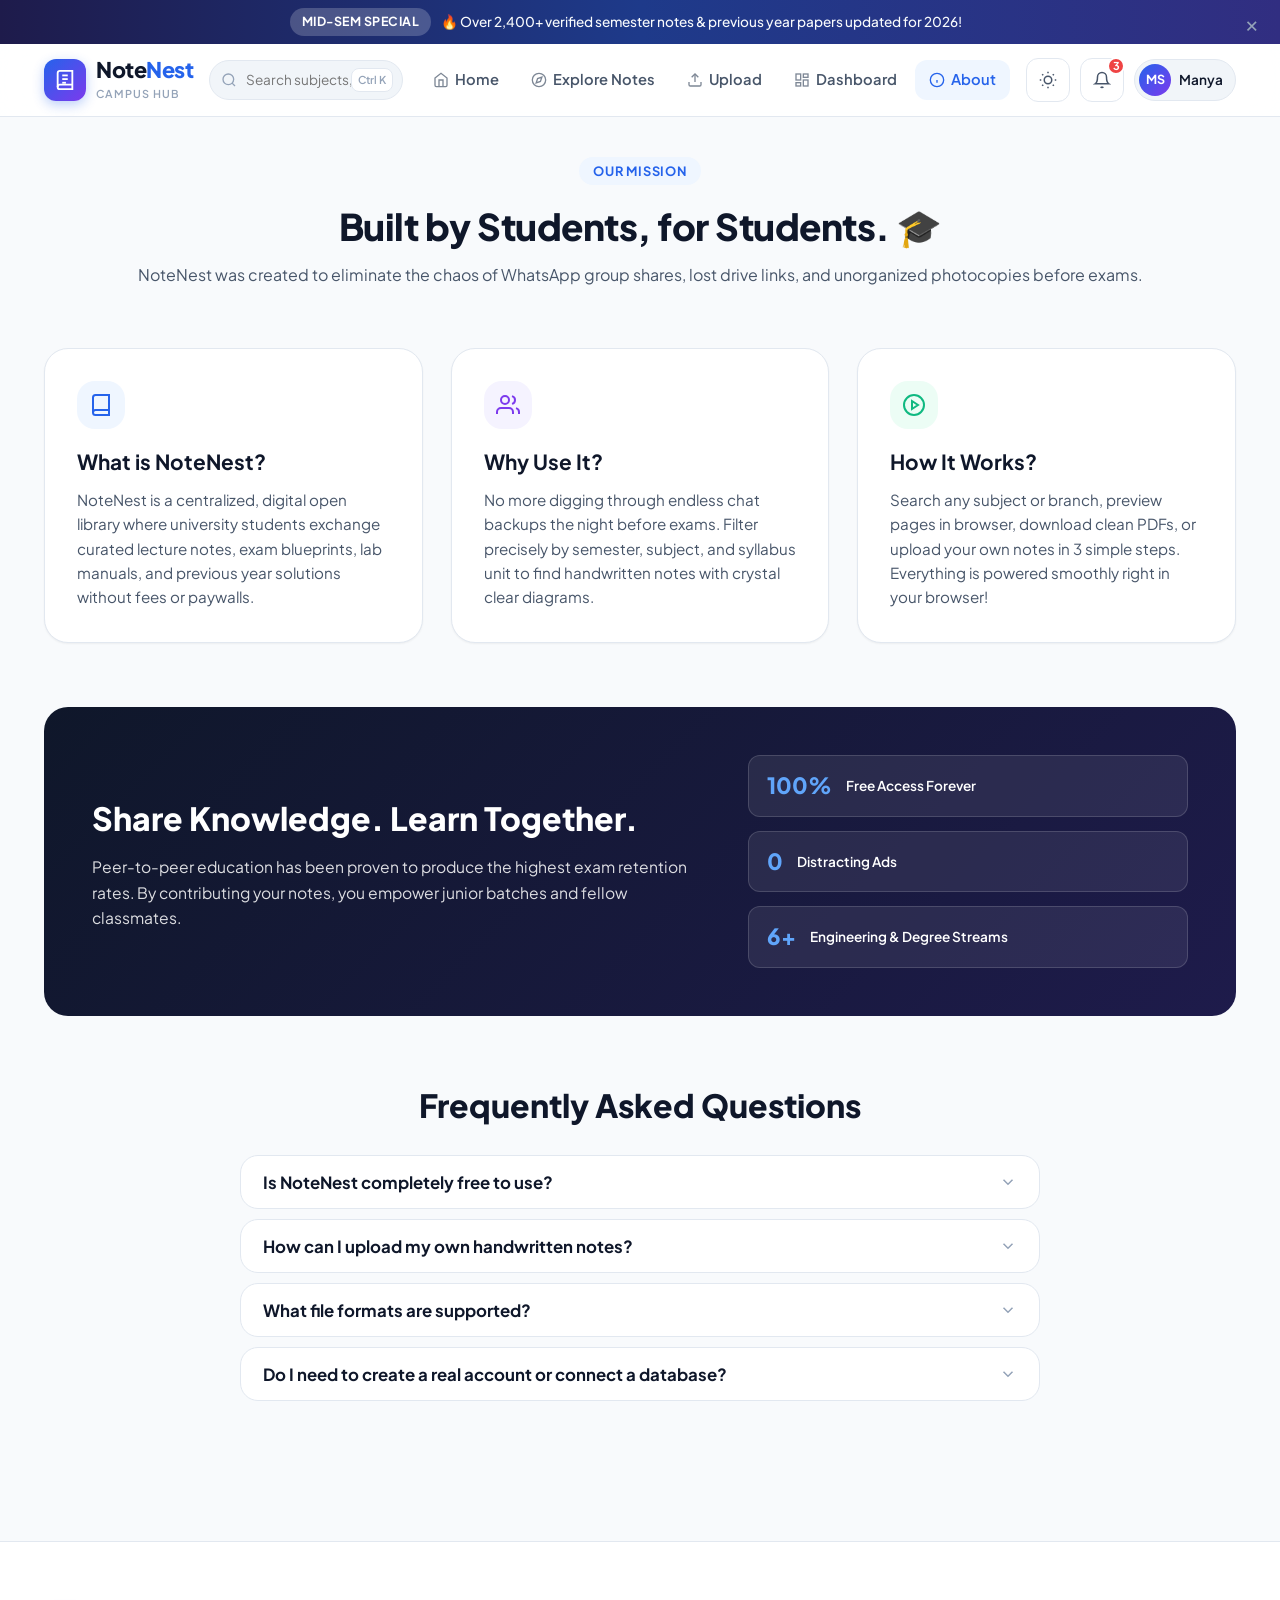
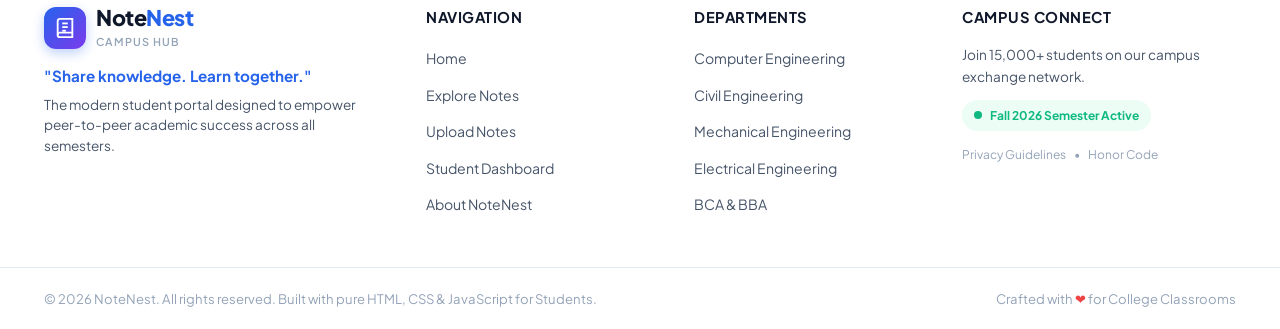
==== commit fbba34f3: "chore: update student profile and author name to Manya Shah" ====
--- a/about.html
+++ b/about.html
@@ -382,7 +382,7 @@
             <form id="signupForm">
               <div class="form-group">
                 <label for="signupName">Full Name</label>
-                <input type="text" id="signupName" placeholder="e.g. Siddharth Sharma" required>
+                <input type="text" id="signupName" placeholder="e.g. Manya Shah" required>
               </div>
               <div class="form-group">
                 <label for="signupEmail">College Email</label>
--- a/style.css
+++ b/style.css
@@ -1,6 +1,6 @@
 /* ==========================================================================
    NoteNest - Modern Students Notes Sharing Portal
-   Styles: Clean, Modern Student-Tech UI (Pure Vanilla CSS)
+   Styles: Multi-Device Responsive Design System (Mobile, Tablet, Desktop)
    ========================================================================== */
 
 /* --------------------------------------------------------------------------
@@ -90,7 +90,7 @@
 }
 
 /* --------------------------------------------------------------------------
-   2. GLOBAL RESETS & TYPOGRAPHY
+   2. GLOBAL RESETS & FLUID TYPOGRAPHY
    -------------------------------------------------------------------------- */
 *, *::before, *::after {
   box-sizing: border-box;
@@ -101,6 +101,7 @@
 html {
   scroll-behavior: smooth;
   font-size: 16px;
+  -webkit-text-size-adjust: 100%;
 }
 
 body {
@@ -112,27 +113,33 @@
   -moz-osx-font-smoothing: grayscale;
   transition: background-color var(--transition-normal), color var(--transition-normal);
   overflow-x: hidden;
+  width: 100%;
+  min-height: 100vh;
 }
 
 a {
   color: inherit;
   text-decoration: none;
+  -webkit-tap-highlight-color: transparent;
 }
 
 button, input, select, textarea {
   font-family: inherit;
   font-size: inherit;
   color: inherit;
+  -webkit-tap-highlight-color: transparent;
 }
 
 button {
   cursor: pointer;
   border: none;
   background: none;
+  touch-action: manipulation;
 }
 
 img, svg {
   vertical-align: middle;
+  max-width: 100%;
 }
 
 /* Custom Scrollbar */
@@ -152,12 +159,13 @@
 }
 
 /* --------------------------------------------------------------------------
-   3. REUSABLE UTILITIES & BUTTONS
+   3. REUSABLE UTILITIES & BUTTONS (Touch Friendly)
    -------------------------------------------------------------------------- */
 .container {
+  width: 100%;
   max-width: var(--container-max);
   margin: 0 auto;
-  padding: 0 24px;
+  padding: 0 clamp(16px, 4vw, 24px);
 }
 
 .text-center { text-align: center; }
@@ -193,7 +201,7 @@
 .pill-badge {
   display: inline-flex;
   align-items: center;
-  padding: 3px 10px;
+  padding: 4px 12px;
   font-size: 0.75rem;
   font-weight: 600;
   border-radius: var(--radius-full);
@@ -207,7 +215,7 @@
 }
 
 .badge-dept {
-  font-size: 0.75rem;
+  font-size: 0.78rem;
   color: var(--text-muted);
   font-weight: 500;
 }
@@ -225,13 +233,14 @@
   margin-bottom: 12px;
 }
 
-/* Button System */
+/* Button System (Min 44px touch height) */
 .btn {
   display: inline-flex;
   align-items: center;
   justify-content: center;
   gap: 8px;
-  padding: 10px 20px;
+  min-height: 44px;
+  padding: 10px 22px;
   font-size: 0.95rem;
   font-weight: 600;
   border-radius: var(--radius-md);
@@ -297,20 +306,23 @@
 }
 
 .btn-lg {
+  min-height: 50px;
   padding: 14px 28px;
   font-size: 1.05rem;
   border-radius: var(--radius-lg);
 }
 
 .btn-sm {
+  min-height: 36px;
   padding: 6px 14px;
   font-size: 0.85rem;
   border-radius: var(--radius-sm);
 }
 
 .btn-micro {
-  padding: 4px 10px;
-  font-size: 0.75rem;
+  min-height: 30px;
+  padding: 4px 12px;
+  font-size: 0.78rem;
   font-weight: 600;
   border-radius: var(--radius-sm);
   background: var(--primary-light);
@@ -330,13 +342,14 @@
   display: inline-flex;
   align-items: center;
   justify-content: center;
-  width: 40px;
-  height: 40px;
+  width: 44px;
+  height: 44px;
   border-radius: var(--radius-md);
   border: 1px solid var(--border-color);
   background: var(--bg-surface);
   color: var(--text-secondary);
   transition: all var(--transition-fast);
+  flex-shrink: 0;
 }
 
 .icon-btn:hover {
@@ -350,7 +363,8 @@
   font-weight: 600;
   color: var(--primary);
   background: none;
-  padding: 4px;
+  padding: 8px;
+  min-height: 36px;
 }
 .text-btn:hover {
   text-decoration: underline;
@@ -362,8 +376,8 @@
 .top-announcement {
   background: linear-gradient(90deg, #1e1b4b 0%, #1e3a8a 50%, #312e81 100%);
   color: #f8fafc;
-  padding: 8px 24px;
-  font-size: 0.85rem;
+  padding: 8px clamp(12px, 3vw, 24px);
+  font-size: clamp(0.75rem, 2vw, 0.85rem);
   display: flex;
   align-items: center;
   justify-content: center;
@@ -374,22 +388,27 @@
 .announcement-content {
   display: flex;
   align-items: center;
-  gap: 12px;
+  gap: 10px;
   font-weight: 500;
+  text-align: center;
+  padding-right: 28px;
 }
 
 .announcement-content .badge-pill {
   background: rgba(255, 255, 255, 0.2);
   color: #ffffff;
+  white-space: nowrap;
 }
 
 .banner-close-btn {
   position: absolute;
-  right: 16px;
+  right: 12px;
   color: #94a3b8;
-  font-size: 1.25rem;
+  font-size: 1.4rem;
   line-height: 1;
-  padding: 4px;
+  padding: 6px;
+  min-width: 32px;
+  min-height: 32px;
 }
 .banner-close-btn:hover { color: #ffffff; }
 
@@ -398,33 +417,33 @@
   position: sticky;
   top: 0;
   z-index: 90;
-  background: rgba(255, 255, 255, 0.85);
-  backdrop-filter: blur(14px);
-  -webkit-backdrop-filter: blur(14px);
+  background: rgba(255, 255, 255, 0.88);
+  backdrop-filter: blur(16px);
+  -webkit-backdrop-filter: blur(16px);
   border-bottom: 1px solid var(--border-color);
   transition: all var(--transition-fast);
 }
 
 [data-theme="dark"] .navbar {
-  background: rgba(17, 24, 39, 0.85);
+  background: rgba(17, 24, 39, 0.88);
 }
 
 .nav-container {
   max-width: var(--container-max);
-  height: var(--nav-height);
+  min-height: var(--nav-height);
   margin: 0 auto;
-  padding: 0 24px;
+  padding: 0 clamp(16px, 4vw, 24px);
   display: flex;
   align-items: center;
   justify-content: space-between;
-  gap: 20px;
+  gap: 16px;
 }
 
 /* Brand Logo */
 .brand-logo {
   display: flex;
   align-items: center;
-  gap: 12px;
+  gap: 10px;
   text-decoration: none;
   flex-shrink: 0;
 }
@@ -447,12 +466,12 @@
 }
 
 .logo-svg {
-  width: 24px;
-  height: 24px;
+  width: 22px;
+  height: 22px;
 }
 
 .brand-name {
-  font-size: 1.35rem;
+  font-size: clamp(1.15rem, 2.5vw, 1.35rem);
   font-weight: 800;
   letter-spacing: -0.5px;
   color: var(--text-primary);
@@ -465,7 +484,7 @@
 
 .brand-sub {
   display: block;
-  font-size: 0.7rem;
+  font-size: 0.68rem;
   font-weight: 600;
   text-transform: uppercase;
   letter-spacing: 1px;
@@ -483,6 +502,7 @@
 
 .header-search-bar input {
   width: 100%;
+  height: 40px;
   padding: 8px 40px 8px 36px;
   background: var(--bg-subtle);
   border: 1px solid var(--border-color);
@@ -534,6 +554,7 @@
   align-items: center;
   gap: 6px;
   padding: 8px 14px;
+  min-height: 40px;
   border-radius: var(--radius-md);
   font-size: 0.92rem;
   font-weight: 600;
@@ -548,25 +569,20 @@
   transition: opacity var(--transition-fast);
 }
 
-.nav-link:hover {
+.nav-link:hover, .nav-link.active {
   color: var(--primary);
   background: var(--primary-light);
 }
 
-.nav-link:hover svg {
+.nav-link:hover svg, .nav-link.active svg {
   opacity: 1;
-}
-
-.nav-link.active {
-  color: var(--primary);
-  background: var(--primary-light);
 }
 
 /* Nav Actions Right */
 .nav-actions {
   display: flex;
   align-items: center;
-  gap: 12px;
+  gap: 10px;
 }
 
 /* Theme Toggle Icons */
@@ -611,7 +627,7 @@
   position: absolute;
   top: calc(100% + 12px);
   right: 0;
-  width: 320px;
+  width: min(320px, calc(100vw - 32px));
   background: var(--bg-surface);
   border: 1px solid var(--border-color);
   border-radius: var(--radius-lg);
@@ -678,12 +694,13 @@
   color: var(--text-muted);
 }
 
-/* User Auth Slot (Logged In / Out) */
+/* User Auth Badge */
 .user-profile-badge {
   display: flex;
   align-items: center;
   gap: 8px;
-  padding: 4px 10px 4px 4px;
+  min-height: 40px;
+  padding: 4px 12px 4px 4px;
   background: var(--bg-subtle);
   border: 1px solid var(--border-color);
   border-radius: var(--radius-full);
@@ -713,26 +730,31 @@
   font-size: 0.85rem;
   font-weight: 600;
   color: var(--text-primary);
-  max-width: 100px;
+  max-width: 90px;
   overflow: hidden;
   text-overflow: ellipsis;
   white-space: nowrap;
 }
 
-/* Mobile Hamburger */
+/* Mobile Hamburger Button */
 .hamburger-btn {
   display: none;
   flex-direction: column;
-  justify-content: space-between;
-  width: 28px;
-  height: 20px;
-  padding: 0;
+  justify-content: center;
+  align-items: center;
+  gap: 5px;
+  width: 44px;
+  height: 44px;
+  padding: 8px;
+  border-radius: var(--radius-md);
+  border: 1px solid var(--border-color);
+  background: var(--bg-surface);
 }
 
 .hamburger-btn span {
   display: block;
   height: 2.5px;
-  width: 100%;
+  width: 22px;
   background: var(--text-primary);
   border-radius: 2px;
   transition: all var(--transition-fast);
@@ -743,8 +765,9 @@
   position: fixed;
   top: 0;
   right: -320px;
-  width: 300px;
+  width: min(300px, 85vw);
   height: 100vh;
+  height: 100dvh;
   background: var(--bg-surface);
   border-left: 1px solid var(--border-color);
   box-shadow: var(--shadow-xl);
@@ -769,9 +792,14 @@
 }
 
 .close-drawer-btn {
-  font-size: 1.75rem;
+  font-size: 2rem;
   color: var(--text-muted);
   line-height: 1;
+  width: 44px;
+  height: 44px;
+  display: flex;
+  align-items: center;
+  justify-content: center;
 }
 
 .mobile-nav-links {
@@ -779,6 +807,7 @@
   flex-direction: column;
   gap: 8px;
   flex: 1;
+  overflow-y: auto;
 }
 
 .mobile-nav-item {
@@ -786,6 +815,7 @@
   align-items: center;
   gap: 12px;
   padding: 12px 16px;
+  min-height: 48px;
   border-radius: var(--radius-md);
   font-size: 1rem;
   font-weight: 600;
@@ -809,56 +839,36 @@
 }
 
 /* --------------------------------------------------------------------------
-   5. PAGE ROUTER / VIEWS
+   5. SECTIONS & LAYOUT CORE
    -------------------------------------------------------------------------- */
-.page-view {
-  display: none;
-  animation: fadeIn 0.3s cubic-bezier(0.16, 1, 0.3, 1) forwards;
-}
-
-.page-view.active {
-  display: block;
-}
-
-@keyframes fadeIn {
-  from {
-    opacity: 0;
-    transform: translateY(6px);
-  }
-  to {
-    opacity: 1;
-    transform: translateY(0);
-  }
-}
-
 .section {
-  padding: 72px 0;
+  padding: clamp(48px, 8vw, 80px) 0;
 }
 
 .section-header {
-  margin-bottom: 40px;
+  margin-bottom: clamp(24px, 5vw, 40px);
 }
 
 .section-header-flex {
   display: flex;
   align-items: flex-end;
   justify-content: space-between;
-  margin-bottom: 40px;
+  margin-bottom: clamp(24px, 5vw, 40px);
   flex-wrap: wrap;
-  gap: 20px;
+  gap: 16px;
 }
 
 .section-title {
-  font-size: 2.2rem;
+  font-size: clamp(1.6rem, 4vw, 2.3rem);
   font-weight: 800;
   letter-spacing: -0.5px;
   color: var(--text-primary);
-  margin-bottom: 10px;
+  margin-bottom: 8px;
   line-height: 1.2;
 }
 
 .section-subtitle {
-  font-size: 1.05rem;
+  font-size: clamp(0.92rem, 2vw, 1.05rem);
   color: var(--text-secondary);
   max-width: 600px;
 }
@@ -868,7 +878,7 @@
    -------------------------------------------------------------------------- */
 .hero-section {
   position: relative;
-  padding: 80px 0 100px;
+  padding: clamp(40px, 8vw, 80px) 0 clamp(50px, 10vw, 100px);
   overflow: hidden;
   background: radial-gradient(circle at 15% 30%, var(--primary-light) 0%, transparent 40%),
               radial-gradient(circle at 85% 60%, var(--accent-purple-light) 0%, transparent 40%);
@@ -886,24 +896,24 @@
 .shape-1 {
   top: -50px;
   left: 10%;
-  width: 350px;
-  height: 350px;
+  width: clamp(200px, 30vw, 350px);
+  height: clamp(200px, 30vw, 350px);
   background: var(--primary);
 }
 
 .shape-2 {
   bottom: 0;
   right: 10%;
-  width: 400px;
-  height: 400px;
+  width: clamp(250px, 35vw, 400px);
+  height: clamp(250px, 35vw, 400px);
   background: var(--accent-purple);
 }
 
 .shape-3 {
   top: 40%;
   left: 50%;
-  width: 250px;
-  height: 250px;
+  width: 200px;
+  height: 200px;
   background: var(--accent-orange);
   opacity: 0.15 !important;
 }
@@ -911,7 +921,7 @@
 .hero-container {
   display: grid;
   grid-template-columns: 1.2fr 0.9fr;
-  gap: 48px;
+  gap: clamp(32px, 5vw, 48px);
   align-items: center;
   position: relative;
   z-index: 1;
@@ -926,10 +936,10 @@
   border: 1px solid var(--border-color);
   border-radius: var(--radius-full);
   box-shadow: var(--shadow-sm);
-  font-size: 0.85rem;
+  font-size: clamp(0.75rem, 2vw, 0.85rem);
   font-weight: 700;
   color: var(--text-secondary);
-  margin-bottom: 24px;
+  margin-bottom: 20px;
 }
 
 .sparkle-icon {
@@ -937,19 +947,19 @@
 }
 
 .hero-title {
-  font-size: 3.5rem;
+  font-size: clamp(2.2rem, 5.5vw, 3.5rem);
   font-weight: 800;
-  line-height: 1.12;
+  line-height: 1.15;
   letter-spacing: -1.5px;
   color: var(--text-primary);
-  margin-bottom: 20px;
+  margin-bottom: 18px;
 }
 
 .hero-subtitle {
-  font-size: 1.2rem;
+  font-size: clamp(1rem, 2.5vw, 1.2rem);
   color: var(--text-secondary);
   line-height: 1.6;
-  margin-bottom: 32px;
+  margin-bottom: 28px;
   max-width: 540px;
 }
 
@@ -963,7 +973,8 @@
   border: 1px solid var(--border-color);
   box-shadow: var(--shadow-xl);
   max-width: 560px;
-  margin-bottom: 28px;
+  width: 100%;
+  margin-bottom: 24px;
   transition: border-color var(--transition-fast);
 }
 
@@ -976,43 +987,48 @@
   flex: 1;
   display: flex;
   align-items: center;
-  padding: 0 16px;
+  padding: 0 12px;
 }
 
 .hero-search-input-wrap .search-icon {
-  width: 20px;
-  height: 20px;
+  width: 18px;
+  height: 18px;
   color: var(--text-muted);
-  margin-right: 12px;
+  margin-right: 10px;
+  flex-shrink: 0;
 }
 
 .hero-search-input-wrap input {
   width: 100%;
+  height: 40px;
   border: none;
   background: transparent;
-  font-size: 1rem;
+  font-size: 0.95rem;
   color: var(--text-primary);
   outline: none;
 }
 
 .btn-hero-search {
-  padding: 12px 24px;
+  min-height: 46px;
+  padding: 10px 22px;
   border-radius: var(--radius-md);
 }
 
 .hero-cta-group {
   display: flex;
-  gap: 16px;
-  margin-bottom: 40px;
+  gap: 14px;
+  margin-bottom: 36px;
+  flex-wrap: wrap;
 }
 
 /* Hero Stats Strip */
 .hero-stats-strip {
   display: flex;
   align-items: center;
-  gap: 24px;
-  padding-top: 24px;
+  gap: clamp(16px, 3vw, 24px);
+  padding-top: 20px;
   border-top: 1px solid var(--border-color);
+  flex-wrap: wrap;
 }
 
 .stat-mini {
@@ -1021,35 +1037,36 @@
 }
 
 .stat-number {
-  font-size: 1.4rem;
+  font-size: clamp(1.2rem, 3vw, 1.4rem);
   font-weight: 800;
   color: var(--text-primary);
   letter-spacing: -0.5px;
 }
 
 .stat-label {
-  font-size: 0.8rem;
+  font-size: 0.78rem;
   color: var(--text-muted);
   font-weight: 600;
 }
 
 .stat-divider {
   width: 1px;
-  height: 36px;
+  height: 32px;
   background: var(--border-color);
 }
 
 /* Floating Card Visuals */
 .floating-cards-wrapper {
   position: relative;
-  padding: 30px;
+  padding: clamp(10px, 3vw, 30px);
+  width: 100%;
 }
 
 .hero-main-card {
   background: var(--bg-surface);
   border: 1px solid var(--border-color);
   border-radius: var(--radius-xl);
-  padding: 28px;
+  padding: clamp(18px, 4vw, 28px);
   box-shadow: var(--shadow-xl);
   position: relative;
   z-index: 2;
@@ -1064,7 +1081,9 @@
   display: flex;
   justify-content: space-between;
   align-items: center;
-  margin-bottom: 16px;
+  margin-bottom: 14px;
+  flex-wrap: wrap;
+  gap: 8px;
 }
 
 .rating-pill {
@@ -1077,16 +1096,16 @@
 }
 
 .card-title-preview {
-  font-size: 1.25rem;
-  font-weight: 700;
-  margin-bottom: 10px;
+  font-size: clamp(1.05rem, 2.5vw, 1.25rem);
+  font-weight: 700;
+  margin-bottom: 8px;
   line-height: 1.35;
 }
 
 .card-desc-preview {
   font-size: 0.88rem;
   color: var(--text-secondary);
-  margin-bottom: 20px;
+  margin-bottom: 18px;
   line-height: 1.5;
 }
 
@@ -1094,7 +1113,7 @@
   display: flex;
   align-items: center;
   gap: 12px;
-  padding: 12px;
+  padding: 10px 12px;
   background: var(--bg-subtle);
   border-radius: var(--radius-md);
   margin-bottom: 16px;
@@ -1111,6 +1130,7 @@
   display: flex;
   align-items: center;
   justify-content: center;
+  flex-shrink: 0;
 }
 
 .uploader-info-sm {
@@ -1132,6 +1152,8 @@
   display: flex;
   align-items: center;
   justify-content: space-between;
+  flex-wrap: wrap;
+  gap: 8px;
 }
 
 .dl-count {
@@ -1148,10 +1170,10 @@
   background: var(--bg-surface);
   border: 1px solid var(--border-color);
   border-radius: var(--radius-lg);
-  padding: 12px 18px;
-  display: flex;
-  align-items: center;
-  gap: 12px;
+  padding: 10px 16px;
+  display: flex;
+  align-items: center;
+  gap: 10px;
   box-shadow: var(--shadow-lg);
   z-index: 3;
   animation: floatAnim 4s ease-in-out infinite alternate;
@@ -1171,17 +1193,18 @@
 
 @keyframes floatAnim {
   0% { transform: translateY(0); }
-  100% { transform: translateY(-10px); }
+  100% { transform: translateY(-8px); }
 }
 
 .badge-icon-wrap {
-  width: 36px;
-  height: 36px;
+  width: 34px;
+  height: 34px;
   border-radius: var(--radius-md);
   display: flex;
   align-items: center;
   justify-content: center;
   font-size: 1.1rem;
+  flex-shrink: 0;
 }
 
 .green-glow { background: var(--accent-green-light); color: var(--accent-green); }
@@ -1193,7 +1216,7 @@
 }
 
 .badge-text-wrap strong {
-  font-size: 0.88rem;
+  font-size: 0.85rem;
   color: var(--text-primary);
 }
 
@@ -1207,21 +1230,23 @@
    -------------------------------------------------------------------------- */
 .categories-grid {
   display: grid;
-  grid-template-columns: repeat(auto-fill, minmax(180px, 1fr));
-  gap: 20px;
+  grid-template-columns: repeat(auto-fill, minmax(min(100%, 160px), 1fr));
+  gap: clamp(12px, 3vw, 20px);
 }
 
 .category-card {
   background: var(--bg-surface);
   border: 1px solid var(--border-color);
   border-radius: var(--radius-lg);
-  padding: 24px 20px;
+  padding: clamp(16px, 3vw, 24px) 16px;
   text-align: center;
   transition: all var(--transition-normal);
   cursor: pointer;
   display: flex;
   flex-direction: column;
   align-items: center;
+  min-height: 140px;
+  justify-content: center;
 }
 
 .category-card:hover {
@@ -1231,16 +1256,16 @@
 }
 
 .category-icon-box {
-  width: 56px;
-  height: 56px;
+  width: 52px;
+  height: 52px;
   border-radius: var(--radius-md);
   background: var(--primary-light);
   color: var(--primary);
-  font-size: 1.6rem;
+  font-size: 1.5rem;
   display: flex;
   align-items: center;
   justify-content: center;
-  margin-bottom: 16px;
+  margin-bottom: 12px;
   transition: transform var(--transition-fast);
 }
 
@@ -1249,32 +1274,32 @@
 }
 
 .category-title {
-  font-size: 1.02rem;
+  font-size: 0.98rem;
   font-weight: 700;
   color: var(--text-primary);
   margin-bottom: 4px;
 }
 
 .category-count {
-  font-size: 0.82rem;
+  font-size: 0.78rem;
   color: var(--text-muted);
   font-weight: 500;
 }
 
 /* --------------------------------------------------------------------------
-   8. NOTE CARD DESIGN (UNIVERSAL GRID)
+   8. NOTE CARD DESIGN (UNIVERSAL RESPONSIVE GRID)
    -------------------------------------------------------------------------- */
 .notes-grid {
   display: grid;
-  grid-template-columns: repeat(auto-fill, minmax(320px, 1fr));
-  gap: 24px;
+  grid-template-columns: repeat(auto-fill, minmax(min(100%, 300px), 1fr));
+  gap: clamp(16px, 3vw, 24px);
 }
 
 .note-card {
   background: var(--bg-card);
   border: 1px solid var(--border-color);
   border-radius: var(--radius-xl);
-  padding: 24px;
+  padding: clamp(16px, 3vw, 24px);
   box-shadow: var(--shadow-sm);
   display: flex;
   flex-direction: column;
@@ -1313,8 +1338,8 @@
 .note-file-type.pptx { background: #ffedd5; color: #c2410c; }
 
 .bookmark-icon-btn {
-  width: 32px;
-  height: 32px;
+  width: 40px;
+  height: 40px;
   border-radius: var(--radius-full);
   display: flex;
   align-items: center;
@@ -1406,12 +1431,12 @@
 }
 
 .uploader-avatar-circle {
-  width: 26px;
-  height: 26px;
+  width: 28px;
+  height: 28px;
   border-radius: var(--radius-full);
   background: linear-gradient(135deg, var(--primary) 0%, var(--accent-purple) 100%);
   color: #ffffff;
-  font-size: 0.7rem;
+  font-size: 0.72rem;
   font-weight: 700;
   display: flex;
   align-items: center;
@@ -1440,6 +1465,7 @@
 }
 
 .note-card-actions .btn {
+  min-height: 38px;
   padding: 8px 12px;
   font-size: 0.85rem;
 }
@@ -1457,20 +1483,20 @@
    9. NOTES EXPLORER PAGE & FILTER SIDEBAR
    -------------------------------------------------------------------------- */
 .explorer-container {
-  padding: 40px 24px 80px;
+  padding: clamp(24px, 5vw, 40px) clamp(16px, 4vw, 24px) 80px;
 }
 
 .explorer-header {
   display: flex;
   align-items: flex-end;
   justify-content: space-between;
-  margin-bottom: 32px;
+  margin-bottom: clamp(20px, 4vw, 32px);
   flex-wrap: wrap;
   gap: 16px;
 }
 
 .page-title {
-  font-size: 2.2rem;
+  font-size: clamp(1.8rem, 4vw, 2.3rem);
   font-weight: 800;
   letter-spacing: -0.5px;
   margin-bottom: 6px;
@@ -1478,13 +1504,14 @@
 
 .page-subtitle {
   color: var(--text-secondary);
-  font-size: 1rem;
+  font-size: clamp(0.9rem, 2vw, 1rem);
 }
 
 .explorer-quick-actions {
   display: flex;
   align-items: center;
-  gap: 12px;
+  gap: 10px;
+  flex-wrap: wrap;
 }
 
 .mobile-filter-toggle {
@@ -1502,7 +1529,7 @@
 .explorer-layout {
   display: grid;
   grid-template-columns: 280px 1fr;
-  gap: 32px;
+  gap: clamp(20px, 4vw, 32px);
   align-items: start;
 }
 
@@ -1514,14 +1541,14 @@
   padding: 24px;
   box-shadow: var(--shadow-sm);
   position: sticky;
-  top: calc(var(--nav-height) + 24px);
+  top: calc(var(--nav-height) + 20px);
 }
 
 .filter-sidebar-header {
   display: flex;
   align-items: center;
   justify-content: space-between;
-  margin-bottom: 20px;
+  margin-bottom: 18px;
   padding-bottom: 12px;
   border-bottom: 1px solid var(--border-color);
 }
@@ -1537,22 +1564,26 @@
 
 .close-filter-mobile {
   display: none;
-  font-size: 1.5rem;
+  font-size: 1.6rem;
   color: var(--text-muted);
+  width: 40px;
+  height: 40px;
+  align-items: center;
+  justify-content: center;
 }
 
 .filter-group {
-  margin-bottom: 20px;
+  margin-bottom: 18px;
 }
 
 .filter-label {
   display: block;
-  font-size: 0.82rem;
+  font-size: 0.8rem;
   font-weight: 700;
   text-transform: uppercase;
   letter-spacing: 0.5px;
   color: var(--text-secondary);
-  margin-bottom: 8px;
+  margin-bottom: 6px;
 }
 
 .input-with-icon {
@@ -1567,11 +1598,13 @@
   width: 16px;
   height: 16px;
   color: var(--text-muted);
+  pointer-events: none;
 }
 
 .input-with-icon input {
   width: 100%;
-  padding: 10px 12px 10px 36px;
+  height: 42px;
+  padding: 8px 12px 8px 36px;
   border: 1px solid var(--border-color);
   border-radius: var(--radius-md);
   background: var(--bg-subtle);
@@ -1588,7 +1621,8 @@
 
 .filter-select {
   width: 100%;
-  padding: 10px 12px;
+  height: 42px;
+  padding: 8px 12px;
   border: 1px solid var(--border-color);
   border-radius: var(--radius-md);
   background: var(--bg-subtle);
@@ -1622,9 +1656,12 @@
 }
 
 .radio-pill span {
-  display: block;
+  display: flex;
+  align-items: center;
+  justify-content: center;
+  min-height: 38px;
   text-align: center;
-  padding: 6px 10px;
+  padding: 4px 8px;
   background: var(--bg-subtle);
   border: 1px solid var(--border-color);
   border-radius: var(--radius-md);
@@ -1643,25 +1680,25 @@
   background: linear-gradient(135deg, #1e3a8a 0%, #312e81 100%);
   color: #ffffff;
   border-radius: var(--radius-lg);
-  padding: 20px;
-  margin-top: 24px;
+  padding: 18px;
+  margin-top: 20px;
 }
 
 .help-card-icon {
-  font-size: 1.5rem;
-  margin-bottom: 8px;
+  font-size: 1.4rem;
+  margin-bottom: 6px;
 }
 
 .sidebar-help-card strong {
   display: block;
-  font-size: 0.95rem;
-  margin-bottom: 6px;
+  font-size: 0.92rem;
+  margin-bottom: 4px;
 }
 
 .sidebar-help-card p {
   font-size: 0.8rem;
   opacity: 0.85;
-  margin-bottom: 14px;
+  margin-bottom: 12px;
   line-height: 1.4;
 }
 
@@ -1684,6 +1721,7 @@
   display: flex;
   align-items: center;
   gap: 8px;
+  flex-wrap: wrap;
 }
 
 .sort-label {
@@ -1693,6 +1731,7 @@
 }
 
 .sort-select {
+  height: 38px;
   padding: 6px 12px;
   border: 1px solid var(--border-color);
   border-radius: var(--radius-md);
@@ -1709,7 +1748,7 @@
   display: flex;
   gap: 8px;
   flex-wrap: wrap;
-  margin-bottom: 20px;
+  margin-bottom: 18px;
 }
 
 .filter-chip {
@@ -1717,6 +1756,7 @@
   align-items: center;
   gap: 6px;
   padding: 4px 10px;
+  min-height: 32px;
   background: var(--primary-light);
   color: var(--primary);
   border-radius: var(--radius-full);
@@ -1725,10 +1765,11 @@
 }
 
 .chip-remove-btn {
-  font-size: 0.95rem;
+  font-size: 1rem;
   line-height: 1;
   color: var(--primary);
   cursor: pointer;
+  padding: 2px 4px;
 }
 
 /* Empty State Card */
@@ -1736,45 +1777,45 @@
   background: var(--bg-surface);
   border: 1px dashed var(--border-color);
   border-radius: var(--radius-xl);
-  padding: 60px 24px;
+  padding: clamp(40px, 8vw, 60px) 20px;
   text-align: center;
-  margin: 40px 0;
+  margin: 20px 0;
 }
 
 .empty-icon-wrap {
-  font-size: 3rem;
-  margin-bottom: 16px;
+  font-size: clamp(2.5rem, 5vw, 3.2rem);
+  margin-bottom: 14px;
 }
 
 .empty-state-card h3 {
-  font-size: 1.35rem;
-  font-weight: 700;
-  margin-bottom: 8px;
+  font-size: 1.3rem;
+  font-weight: 700;
+  margin-bottom: 6px;
 }
 
 .empty-state-card p {
   color: var(--text-secondary);
-  font-size: 0.95rem;
+  font-size: 0.92rem;
   max-width: 400px;
-  margin: 0 auto 20px;
+  margin: 0 auto 18px;
 }
 
 /* --------------------------------------------------------------------------
    10. UPLOAD NOTES SECTION & FORM
    -------------------------------------------------------------------------- */
 .upload-container {
-  padding: 40px 24px 80px;
+  padding: clamp(24px, 5vw, 40px) clamp(16px, 4vw, 24px) 80px;
   max-width: 1080px;
 }
 
 .upload-header {
-  margin-bottom: 40px;
+  margin-bottom: clamp(24px, 5vw, 40px);
 }
 
 .upload-layout {
   display: grid;
   grid-template-columns: 1.6fr 1fr;
-  gap: 36px;
+  gap: clamp(20px, 4vw, 36px);
   align-items: start;
 }
 
@@ -1782,7 +1823,7 @@
   background: var(--bg-surface);
   border: 1px solid var(--border-color);
   border-radius: var(--radius-xl);
-  padding: 36px;
+  padding: clamp(20px, 4vw, 36px);
   box-shadow: var(--shadow-md);
 }
 
@@ -1790,7 +1831,7 @@
   display: flex;
   align-items: center;
   gap: 10px;
-  margin: 24px 0 16px;
+  margin: 20px 0 14px;
   padding-bottom: 8px;
   border-bottom: 1px solid var(--border-color);
 }
@@ -1810,6 +1851,7 @@
   display: flex;
   align-items: center;
   justify-content: center;
+  flex-shrink: 0;
 }
 
 .form-section-title h3 {
@@ -1824,7 +1866,7 @@
 }
 
 .form-group {
-  margin-bottom: 18px;
+  margin-bottom: 16px;
 }
 
 .form-group label {
@@ -1844,6 +1886,7 @@
 .form-group select,
 .form-group textarea {
   width: 100%;
+  min-height: 44px;
   padding: 10px 14px;
   border: 1px solid var(--border-color);
   border-radius: var(--radius-md);
@@ -1854,6 +1897,11 @@
   transition: all var(--transition-fast);
 }
 
+.form-group textarea {
+  min-height: 100px;
+  resize: vertical;
+}
+
 .form-group input:focus,
 .form-group select:focus,
 .form-group textarea:focus {
@@ -1880,7 +1928,7 @@
 .file-dropzone {
   border: 2px dashed var(--border-color);
   border-radius: var(--radius-lg);
-  padding: 28px;
+  padding: clamp(20px, 4vw, 28px);
   text-align: center;
   background: var(--bg-subtle);
   cursor: pointer;
@@ -1893,9 +1941,9 @@
 }
 
 .dropzone-icon {
-  width: 48px;
-  height: 48px;
-  margin: 0 auto 12px;
+  width: 44px;
+  height: 44px;
+  margin: 0 auto 10px;
   color: var(--primary);
 }
 
@@ -1925,6 +1973,7 @@
   font-size: 0.75rem;
   font-weight: 700;
   border-radius: var(--radius-sm);
+  flex-shrink: 0;
 }
 
 .file-text-meta {
@@ -1932,11 +1981,15 @@
   text-align: left;
   display: flex;
   flex-direction: column;
+  overflow: hidden;
 }
 
 .file-text-meta strong {
   font-size: 0.88rem;
   color: var(--text-primary);
+  overflow: hidden;
+  text-overflow: ellipsis;
+  white-space: nowrap;
 }
 
 .file-text-meta span {
@@ -1945,14 +1998,17 @@
 }
 
 .remove-file-btn {
-  font-size: 1.25rem;
+  font-size: 1.4rem;
   color: var(--text-muted);
+  padding: 4px;
+  min-width: 32px;
+  min-height: 32px;
 }
 .remove-file-btn:hover { color: var(--accent-rose); }
 
 /* Checkbox & Actions */
 .form-checkbox-group {
-  margin: 20px 0;
+  margin: 18px 0;
 }
 
 .custom-checkbox {
@@ -1966,6 +2022,9 @@
 
 .custom-checkbox input {
   margin-top: 3px;
+  min-height: auto;
+  width: 18px;
+  height: 18px;
 }
 
 .form-actions-bar {
@@ -1974,34 +2033,35 @@
   justify-content: flex-end;
   gap: 12px;
   margin-top: 24px;
+  flex-wrap: wrap;
 }
 
 /* Upload Sidebar Cards */
 .upload-sidebar {
   display: flex;
   flex-direction: column;
-  gap: 24px;
+  gap: 20px;
 }
 
 .guidelines-card, .top-contributors-card {
   background: var(--bg-surface);
   border: 1px solid var(--border-color);
   border-radius: var(--radius-xl);
-  padding: 24px;
+  padding: clamp(18px, 4vw, 24px);
   box-shadow: var(--shadow-sm);
 }
 
 .guidelines-card h3, .top-contributors-card h3 {
   font-size: 1.05rem;
   font-weight: 700;
-  margin-bottom: 16px;
+  margin-bottom: 14px;
 }
 
 .guidelines-list {
   list-style: none;
   display: flex;
   flex-direction: column;
-  gap: 14px;
+  gap: 12px;
 }
 
 .guidelines-list li {
@@ -2052,6 +2112,7 @@
   display: flex;
   align-items: center;
   justify-content: center;
+  flex-shrink: 0;
 }
 
 .rank-badge.gold { background: #fef08a; color: #854d0e; }
@@ -2069,6 +2130,7 @@
   display: flex;
   align-items: center;
   justify-content: center;
+  flex-shrink: 0;
 }
 
 .contributor-meta strong {
@@ -2084,21 +2146,21 @@
    11. STUDENT DASHBOARD SECTION
    -------------------------------------------------------------------------- */
 .dashboard-container {
-  padding: 40px 24px 80px;
+  padding: clamp(24px, 5vw, 40px) clamp(16px, 4vw, 24px) 80px;
 }
 
 .dashboard-greeting-card {
   background: linear-gradient(135deg, #1e3a8a 0%, #3b82f6 50%, #7c3aed 100%);
   color: #ffffff;
   border-radius: var(--radius-xl);
-  padding: 36px 40px;
+  padding: clamp(20px, 4vw, 36px) clamp(20px, 5vw, 40px);
   display: flex;
   align-items: center;
   justify-content: space-between;
-  margin-bottom: 32px;
+  margin-bottom: clamp(20px, 4vw, 32px);
   box-shadow: var(--shadow-xl);
   flex-wrap: wrap;
-  gap: 24px;
+  gap: 20px;
 }
 
 .greeting-time {
@@ -2110,7 +2172,7 @@
 }
 
 .greeting-name {
-  font-size: 2.2rem;
+  font-size: clamp(1.6rem, 4vw, 2.2rem);
   font-weight: 800;
   margin: 4px 0 8px;
 }
@@ -2125,24 +2187,25 @@
 .greeting-actions {
   display: flex;
   gap: 12px;
+  flex-wrap: wrap;
 }
 
 /* Metric Cards */
 .dash-metrics-grid {
   display: grid;
-  grid-template-columns: repeat(auto-fit, minmax(220px, 1fr));
-  gap: 20px;
-  margin-bottom: 36px;
+  grid-template-columns: repeat(auto-fit, minmax(min(100%, 200px), 1fr));
+  gap: clamp(12px, 3vw, 20px);
+  margin-bottom: clamp(24px, 5vw, 36px);
 }
 
 .metric-card {
   background: var(--bg-surface);
   border: 1px solid var(--border-color);
   border-radius: var(--radius-xl);
-  padding: 24px;
-  display: flex;
-  align-items: center;
-  gap: 18px;
+  padding: clamp(16px, 3vw, 24px);
+  display: flex;
+  align-items: center;
+  gap: 16px;
   box-shadow: var(--shadow-sm);
   transition: all var(--transition-normal);
 }
@@ -2153,17 +2216,18 @@
 }
 
 .metric-icon {
-  width: 52px;
-  height: 52px;
+  width: 48px;
+  height: 48px;
   border-radius: var(--radius-lg);
   display: flex;
   align-items: center;
   justify-content: center;
+  flex-shrink: 0;
 }
 
 .metric-icon svg {
-  width: 26px;
-  height: 26px;
+  width: 24px;
+  height: 24px;
 }
 
 .metric-card-blue .metric-icon { background: var(--primary-light); color: var(--primary); }
@@ -2183,7 +2247,7 @@
 }
 
 .metric-value {
-  font-size: 1.8rem;
+  font-size: clamp(1.5rem, 3vw, 1.8rem);
   font-weight: 800;
   color: var(--text-primary);
   line-height: 1.2;
@@ -2199,7 +2263,7 @@
   background: var(--bg-surface);
   border: 1px solid var(--border-color);
   border-radius: var(--radius-xl);
-  padding: 24px;
+  padding: clamp(16px, 3vw, 24px);
   box-shadow: var(--shadow-sm);
 }
 
@@ -2207,18 +2271,20 @@
   display: flex;
   gap: 8px;
   border-bottom: 1px solid var(--border-color);
-  padding-bottom: 16px;
-  margin-bottom: 24px;
+  padding-bottom: 14px;
+  margin-bottom: 20px;
   overflow-x: auto;
+  -webkit-overflow-scrolling: touch;
 }
 
 .dash-tab-btn {
   display: flex;
   align-items: center;
   gap: 8px;
-  padding: 10px 18px;
+  min-height: 42px;
+  padding: 8px 16px;
   border-radius: var(--radius-md);
-  font-size: 0.92rem;
+  font-size: 0.9rem;
   font-weight: 600;
   color: var(--text-secondary);
   transition: all var(--transition-fast);
@@ -2243,7 +2309,7 @@
   display: block;
 }
 
-/* Custom Responsive Table */
+/* Custom Responsive Table with Card fallback */
 .table-card {
   width: 100%;
 }
@@ -2251,27 +2317,30 @@
 .table-responsive {
   width: 100%;
   overflow-x: auto;
+  -webkit-overflow-scrolling: touch;
 }
 
 .custom-table {
   width: 100%;
+  min-width: 600px;
   border-collapse: collapse;
   text-align: left;
 }
 
 .custom-table th {
-  padding: 12px 16px;
+  padding: 12px 14px;
   font-size: 0.8rem;
   font-weight: 700;
   color: var(--text-muted);
   text-transform: uppercase;
   letter-spacing: 0.5px;
   border-bottom: 1px solid var(--border-color);
+  white-space: nowrap;
 }
 
 .custom-table td {
-  padding: 16px;
-  font-size: 0.9rem;
+  padding: 14px;
+  font-size: 0.88rem;
   border-bottom: 1px solid var(--border-color);
   vertical-align: middle;
 }
@@ -2288,6 +2357,7 @@
   border-radius: var(--radius-full);
   font-size: 0.75rem;
   font-weight: 700;
+  white-space: nowrap;
 }
 
 .status-badge.verified { background: var(--accent-green-light); color: var(--accent-green); }
@@ -2295,7 +2365,7 @@
 
 .empty-table-placeholder {
   text-align: center;
-  padding: 48px 24px;
+  padding: 40px 16px;
 }
 
 .empty-table-placeholder h4 {
@@ -2314,14 +2384,14 @@
    12. STUDENT PROFILE SECTION
    -------------------------------------------------------------------------- */
 .profile-container {
-  padding: 40px 24px 80px;
+  padding: clamp(24px, 5vw, 40px) clamp(16px, 4vw, 24px) 80px;
   max-width: 1100px;
 }
 
 .profile-layout {
   display: grid;
   grid-template-columns: 1.8fr 1fr;
-  gap: 32px;
+  gap: clamp(20px, 4vw, 32px);
   align-items: start;
 }
 
@@ -2334,10 +2404,10 @@
 }
 
 .profile-cover-banner {
-  height: 140px;
+  height: clamp(100px, 20vw, 140px);
   background: linear-gradient(135deg, #1d4ed8 0%, #7c3aed 100%);
   position: relative;
-  padding: 20px;
+  padding: 16px;
   display: flex;
   justify-content: flex-end;
 }
@@ -2354,25 +2424,27 @@
 }
 
 .profile-body {
-  padding: 0 32px 32px;
+  padding: 0 clamp(16px, 4vw, 32px) clamp(20px, 4vw, 32px);
 }
 
 .profile-avatar-row {
   display: flex;
   justify-content: space-between;
   align-items: flex-end;
-  margin-top: -50px;
-  margin-bottom: 20px;
+  margin-top: -45px;
+  margin-bottom: 18px;
+  flex-wrap: wrap;
+  gap: 12px;
 }
 
 .profile-avatar-box {
-  width: 100px;
-  height: 100px;
+  width: clamp(80px, 15vw, 100px);
+  height: clamp(80px, 15vw, 100px);
   border-radius: var(--radius-full);
   background: linear-gradient(135deg, var(--primary) 0%, var(--accent-purple) 100%);
   border: 4px solid var(--bg-surface);
   color: #ffffff;
-  font-size: 2.2rem;
+  font-size: clamp(1.8rem, 4vw, 2.2rem);
   font-weight: 800;
   display: flex;
   align-items: center;
@@ -2381,7 +2453,7 @@
 }
 
 .profile-name {
-  font-size: 1.75rem;
+  font-size: clamp(1.4rem, 3vw, 1.75rem);
   font-weight: 800;
   margin-bottom: 4px;
 }
@@ -2390,34 +2462,35 @@
   font-size: 0.95rem;
   color: var(--primary);
   font-weight: 600;
-  margin-bottom: 12px;
+  margin-bottom: 10px;
 }
 
 .profile-bio {
   font-size: 0.92rem;
   color: var(--text-secondary);
   line-height: 1.6;
-  margin-bottom: 24px;
+  margin-bottom: 20px;
 }
 
 .profile-meta-grid {
   display: grid;
   grid-template-columns: 1fr 1fr;
-  gap: 16px;
+  gap: 14px;
   background: var(--bg-subtle);
   border-radius: var(--radius-lg);
-  padding: 20px;
-  margin-bottom: 24px;
+  padding: clamp(14px, 3vw, 20px);
+  margin-bottom: 20px;
 }
 
 .meta-item {
   display: flex;
   align-items: center;
-  gap: 12px;
+  gap: 10px;
 }
 
 .meta-icon {
-  font-size: 1.3rem;
+  font-size: 1.2rem;
+  flex-shrink: 0;
 }
 
 .meta-text label {
@@ -2431,6 +2504,7 @@
 .meta-text strong {
   font-size: 0.88rem;
   color: var(--text-primary);
+  word-break: break-word;
 }
 
 .profile-stats-card {
@@ -2439,7 +2513,9 @@
   justify-content: space-between;
   border: 1px solid var(--border-color);
   border-radius: var(--radius-lg);
-  padding: 16px 24px;
+  padding: 14px clamp(12px, 3vw, 24px);
+  flex-wrap: wrap;
+  gap: 12px;
 }
 
 .p-stat {
@@ -2449,19 +2525,19 @@
 }
 
 .p-stat-val {
-  font-size: 1.35rem;
+  font-size: clamp(1.15rem, 2.5vw, 1.35rem);
   font-weight: 800;
   color: var(--text-primary);
 }
 
 .p-stat-lbl {
-  font-size: 0.75rem;
+  font-size: 0.72rem;
   color: var(--text-muted);
 }
 
 .p-stat-divider {
   width: 1px;
-  height: 32px;
+  height: 28px;
   background: var(--border-color);
 }
 
@@ -2469,33 +2545,33 @@
 .profile-sidebar-col {
   display: flex;
   flex-direction: column;
-  gap: 24px;
+  gap: 20px;
 }
 
 .card-sidebar-box {
   background: var(--bg-surface);
   border: 1px solid var(--border-color);
   border-radius: var(--radius-xl);
-  padding: 24px;
+  padding: clamp(18px, 4vw, 24px);
   box-shadow: var(--shadow-sm);
 }
 
 .box-title {
   font-size: 1.05rem;
   font-weight: 700;
-  margin-bottom: 16px;
+  margin-bottom: 14px;
 }
 
 .badges-list {
   display: flex;
   flex-direction: column;
-  gap: 12px;
+  gap: 10px;
 }
 
 .badge-item {
   display: flex;
   align-items: center;
-  gap: 12px;
+  gap: 10px;
   padding: 8px;
   background: var(--bg-subtle);
   border-radius: var(--radius-md);
@@ -2509,6 +2585,7 @@
   align-items: center;
   justify-content: center;
   font-size: 1.1rem;
+  flex-shrink: 0;
 }
 
 .gold-bg { background: #fef08a; }
@@ -2530,6 +2607,8 @@
   justify-content: space-between;
   padding: 12px 0;
   border-bottom: 1px solid var(--border-color);
+  flex-wrap: wrap;
+  gap: 10px;
 }
 .pref-item:last-child { border-bottom: none; }
 
@@ -2546,25 +2625,25 @@
    13. ABOUT PAGE & FAQ ACCORDION
    -------------------------------------------------------------------------- */
 .about-container {
-  padding: 40px 24px 80px;
+  padding: clamp(24px, 5vw, 40px) clamp(16px, 4vw, 24px) 80px;
 }
 
 .about-hero {
-  margin-bottom: 60px;
+  margin-bottom: clamp(32px, 6vw, 60px);
 }
 
 .about-grid {
   display: grid;
-  grid-template-columns: repeat(auto-fit, minmax(300px, 1fr));
-  gap: 28px;
-  margin-bottom: 64px;
+  grid-template-columns: repeat(auto-fit, minmax(min(100%, 280px), 1fr));
+  gap: clamp(16px, 4vw, 28px);
+  margin-bottom: clamp(36px, 6vw, 64px);
 }
 
 .about-card {
   background: var(--bg-surface);
   border: 1px solid var(--border-color);
   border-radius: var(--radius-xl);
-  padding: 32px;
+  padding: clamp(20px, 4vw, 32px);
   box-shadow: var(--shadow-sm);
   transition: all var(--transition-normal);
 }
@@ -2576,18 +2655,18 @@
 }
 
 .about-icon-wrap {
-  width: 52px;
-  height: 52px;
+  width: 48px;
+  height: 48px;
   border-radius: var(--radius-lg);
   display: flex;
   align-items: center;
   justify-content: center;
-  margin-bottom: 20px;
+  margin-bottom: 16px;
 }
 
 .about-icon-wrap svg {
-  width: 26px;
-  height: 26px;
+  width: 24px;
+  height: 24px;
 }
 
 .blue-theme { background: var(--primary-light); color: var(--primary); }
@@ -2595,9 +2674,9 @@
 .green-theme { background: var(--accent-green-light); color: var(--accent-green); }
 
 .about-card h3 {
-  font-size: 1.3rem;
-  font-weight: 700;
-  margin-bottom: 12px;
+  font-size: clamp(1.15rem, 2.5vw, 1.3rem);
+  font-weight: 700;
+  margin-bottom: 10px;
 }
 
 .about-card p {
@@ -2610,50 +2689,50 @@
   background: linear-gradient(135deg, #0f172a 0%, #1e1b4b 100%);
   color: #ffffff;
   border-radius: var(--radius-xl);
-  padding: 48px;
+  padding: clamp(24px, 5vw, 48px);
   display: grid;
   grid-template-columns: 1.4fr 1fr;
-  gap: 40px;
-  align-items: center;
-  margin-bottom: 64px;
+  gap: clamp(24px, 4vw, 40px);
+  align-items: center;
+  margin-bottom: clamp(36px, 6vw, 64px);
 }
 
 .values-text h2 {
-  font-size: 2rem;
+  font-size: clamp(1.5rem, 3.5vw, 2rem);
   font-weight: 800;
-  margin-bottom: 12px;
+  margin-bottom: 10px;
 }
 
 .values-text p {
   opacity: 0.85;
-  font-size: 1rem;
+  font-size: 0.98rem;
   line-height: 1.6;
 }
 
 .values-stats {
   display: flex;
   flex-direction: column;
-  gap: 16px;
+  gap: 14px;
 }
 
 .val-stat-box {
   background: rgba(255, 255, 255, 0.08);
   border: 1px solid rgba(255, 255, 255, 0.15);
   border-radius: var(--radius-md);
-  padding: 14px 20px;
-  display: flex;
-  align-items: center;
-  gap: 16px;
+  padding: 12px 18px;
+  display: flex;
+  align-items: center;
+  gap: 14px;
 }
 
 .v-num {
-  font-size: 1.5rem;
+  font-size: 1.4rem;
   font-weight: 800;
   color: #60a5fa;
 }
 
 .v-lbl {
-  font-size: 0.88rem;
+  font-size: 0.85rem;
   font-weight: 600;
 }
 
@@ -2664,15 +2743,15 @@
 }
 
 .faq-heading {
-  font-size: 2rem;
+  font-size: clamp(1.6rem, 3.5vw, 2rem);
   font-weight: 800;
-  margin-bottom: 32px;
+  margin-bottom: 24px;
 }
 
 .faq-accordion {
   display: flex;
   flex-direction: column;
-  gap: 12px;
+  gap: 10px;
 }
 
 .faq-item {
@@ -2689,21 +2768,24 @@
 
 .faq-question {
   width: 100%;
-  padding: 18px 24px;
+  min-height: 52px;
+  padding: 14px clamp(14px, 3vw, 22px);
   display: flex;
   align-items: center;
   justify-content: space-between;
-  font-size: 1.05rem;
+  font-size: clamp(0.95rem, 2vw, 1.05rem);
   font-weight: 700;
   color: var(--text-primary);
   text-align: left;
+  gap: 12px;
 }
 
 .chevron-icon {
-  width: 20px;
-  height: 20px;
+  width: 18px;
+  height: 18px;
   color: var(--text-muted);
   transition: transform var(--transition-fast);
+  flex-shrink: 0;
 }
 
 .faq-item.open .chevron-icon {
@@ -2715,17 +2797,17 @@
   max-height: 0;
   overflow: hidden;
   transition: max-height 0.3s cubic-bezier(0, 1, 0, 1);
-  padding: 0 24px;
+  padding: 0 clamp(14px, 3vw, 22px);
 }
 
 .faq-item.open .faq-answer {
   max-height: 400px;
-  padding-bottom: 20px;
+  padding-bottom: 18px;
 }
 
 .faq-answer p {
   color: var(--text-secondary);
-  font-size: 0.95rem;
+  font-size: 0.92rem;
   line-height: 1.6;
 }
 
@@ -2734,54 +2816,54 @@
    -------------------------------------------------------------------------- */
 .steps-grid {
   display: grid;
-  grid-template-columns: repeat(auto-fit, minmax(280px, 1fr));
-  gap: 28px;
-  margin-bottom: 48px;
+  grid-template-columns: repeat(auto-fit, minmax(min(100%, 260px), 1fr));
+  gap: clamp(16px, 3vw, 28px);
+  margin-bottom: clamp(32px, 6vw, 48px);
 }
 
 .step-card {
   background: var(--bg-surface);
   border: 1px solid var(--border-color);
   border-radius: var(--radius-xl);
-  padding: 32px 24px;
+  padding: clamp(20px, 4vw, 32px) 20px;
   position: relative;
   text-align: center;
 }
 
 .step-num {
   position: absolute;
-  top: 16px;
-  right: 20px;
-  font-size: 1.8rem;
+  top: 14px;
+  right: 18px;
+  font-size: 1.6rem;
   font-weight: 800;
   color: var(--border-color);
 }
 
 .step-icon-box {
-  width: 56px;
-  height: 56px;
+  width: 52px;
+  height: 52px;
   border-radius: var(--radius-lg);
   background: var(--primary-light);
   color: var(--primary);
   display: flex;
   align-items: center;
   justify-content: center;
-  margin: 0 auto 20px;
+  margin: 0 auto 16px;
 }
 
 .step-icon-box svg {
-  width: 26px;
-  height: 26px;
+  width: 24px;
+  height: 24px;
 }
 
 .step-card h3 {
-  font-size: 1.2rem;
-  font-weight: 700;
-  margin-bottom: 10px;
+  font-size: 1.15rem;
+  font-weight: 700;
+  margin-bottom: 8px;
 }
 
 .step-card p {
-  font-size: 0.9rem;
+  font-size: 0.88rem;
   color: var(--text-secondary);
   line-height: 1.5;
 }
@@ -2790,17 +2872,17 @@
   background: linear-gradient(135deg, var(--primary) 0%, var(--accent-purple) 100%);
   color: #ffffff;
   border-radius: var(--radius-xl);
-  padding: 36px 40px;
+  padding: clamp(24px, 5vw, 36px) clamp(20px, 5vw, 40px);
   display: flex;
   align-items: center;
   justify-content: space-between;
   flex-wrap: wrap;
-  gap: 24px;
+  gap: 20px;
   box-shadow: var(--shadow-xl);
 }
 
 .cta-banner-content h3 {
-  font-size: 1.6rem;
+  font-size: clamp(1.3rem, 3vw, 1.6rem);
   font-weight: 800;
   margin-bottom: 6px;
 }
@@ -2828,13 +2910,14 @@
   left: 0;
   width: 100vw;
   height: 100vh;
-  background: rgba(15, 23, 42, 0.6);
+  height: 100dvh;
+  background: rgba(15, 23, 42, 0.65);
   backdrop-filter: blur(6px);
   -webkit-backdrop-filter: blur(6px);
   display: flex;
   align-items: center;
   justify-content: center;
-  padding: 20px;
+  padding: clamp(10px, 3vw, 20px);
   z-index: 1000;
   opacity: 0;
   visibility: hidden;
@@ -2849,6 +2932,7 @@
 .modal-dialog {
   width: 100%;
   max-height: 90vh;
+  max-height: 90dvh;
   background: var(--bg-surface);
   border: 1px solid var(--border-color);
   border-radius: var(--radius-xl);
@@ -2868,7 +2952,7 @@
 .modal-md { max-width: 500px; }
 
 .modal-header {
-  padding: 20px 24px;
+  padding: 16px 20px;
   border-bottom: 1px solid var(--border-color);
   display: flex;
   align-items: center;
@@ -2879,80 +2963,88 @@
 .modal-header-meta {
   display: flex;
   align-items: center;
-  gap: 10px;
+  gap: 8px;
+  flex-wrap: wrap;
 }
 
 .modal-close-btn {
-  font-size: 1.6rem;
+  font-size: 1.8rem;
   color: var(--text-muted);
   line-height: 1;
+  width: 40px;
+  height: 40px;
+  display: flex;
+  align-items: center;
+  justify-content: center;
+  border-radius: var(--radius-sm);
 }
 .modal-close-btn:hover { color: var(--text-primary); }
 
 .modal-body {
-  padding: 24px;
+  padding: clamp(16px, 4vw, 24px);
   overflow-y: auto;
+  -webkit-overflow-scrolling: touch;
   flex: 1;
 }
 
 .modal-note-hero {
-  margin-bottom: 20px;
+  margin-bottom: 16px;
 }
 
 .modal-note-title {
-  font-size: 1.65rem;
+  font-size: clamp(1.25rem, 3vw, 1.65rem);
   font-weight: 800;
   line-height: 1.25;
-  margin-bottom: 8px;
+  margin-bottom: 6px;
 }
 
 .modal-sub-details {
   display: flex;
   align-items: center;
   gap: 8px;
-  font-size: 0.85rem;
+  font-size: 0.82rem;
   color: var(--text-muted);
   flex-wrap: wrap;
 }
 
 .modal-meta-strip {
   display: grid;
-  grid-template-columns: repeat(auto-fit, minmax(140px, 1fr));
-  gap: 12px;
+  grid-template-columns: repeat(auto-fit, minmax(min(100%, 120px), 1fr));
+  gap: 10px;
   background: var(--bg-subtle);
   border-radius: var(--radius-lg);
-  padding: 16px;
-  margin-bottom: 20px;
+  padding: 14px;
+  margin-bottom: 18px;
 }
 
 .modal-meta-item .m-label {
   display: block;
-  font-size: 0.72rem;
+  font-size: 0.7rem;
   color: var(--text-muted);
   text-transform: uppercase;
   font-weight: 700;
 }
 
 .modal-meta-item strong {
-  font-size: 0.95rem;
+  font-size: 0.9rem;
   color: var(--text-primary);
 }
 
 .modal-section {
-  margin-bottom: 20px;
+  margin-bottom: 18px;
 }
 
 .modal-section-title {
-  font-size: 0.95rem;
-  font-weight: 700;
-  margin-bottom: 8px;
+  font-size: 0.88rem;
+  font-weight: 700;
+  margin-bottom: 6px;
   text-transform: uppercase;
   letter-spacing: 0.5px;
   color: var(--text-secondary);
 }
 
 .modal-description-text {
-  font-size: 0.92rem;
+  font-size: 0.9rem;
   color: var(--text-secondary);
   line-height: 1.6;
 }
@@ -2960,12 +3052,12 @@
 .tags-cloud {
   display: flex;
   flex-wrap: wrap;
-  gap: 8px;
+  gap: 6px;
 }
 
 .tag-badge {
-  font-size: 0.75rem;
-  padding: 3px 10px;
+  font-size: 0.72rem;
+  padding: 3px 8px;
   background: var(--bg-subtle);
   border: 1px solid var(--border-color);
   border-radius: var(--radius-full);
@@ -2976,7 +3068,7 @@
 .preview-canvas-box {
   background: #2d3748;
   border-radius: var(--radius-lg);
-  padding: 16px;
+  padding: 14px;
   color: #ffffff;
 }
 
@@ -2984,14 +3076,16 @@
   display: flex;
   align-items: center;
   justify-content: space-between;
-  margin-bottom: 12px;
-  font-size: 0.85rem;
+  margin-bottom: 10px;
+  font-size: 0.82rem;
+  flex-wrap: wrap;
+  gap: 8px;
 }
 
 .preview-doc-title {
   display: flex;
   align-items: center;
-  gap: 8px;
+  gap: 6px;
 }
 
 .preview-controls {
@@ -3003,6 +3097,7 @@
   background: rgba(255, 255, 255, 0.15);
   color: #ffffff;
   padding: 4px 10px;
+  min-height: 32px;
   border-radius: var(--radius-sm);
   font-size: 0.75rem;
 }
@@ -3014,8 +3109,8 @@
   background: #ffffff;
   color: #1e293b;
   border-radius: var(--radius-md);
-  padding: 28px;
-  min-height: 240px;
+  padding: clamp(14px, 3vw, 24px);
+  min-height: 200px;
   position: relative;
   box-shadow: 0 10px 25px rgba(0, 0, 0, 0.25);
   font-family: 'Courier New', Courier, monospace;
@@ -3026,7 +3121,7 @@
   top: 50%;
   left: 50%;
   transform: translate(-50%, -50%) rotate(-25deg);
-  font-size: 2.2rem;
+  font-size: clamp(1.4rem, 4vw, 2.2rem);
   font-weight: 800;
   color: rgba(37, 99, 235, 0.08);
   white-space: nowrap;
@@ -3035,17 +3130,17 @@
 
 .preview-sheet-header {
   text-align: center;
-  margin-bottom: 12px;
+  margin-bottom: 10px;
 }
 
 .ps-sub {
   font-weight: 800;
-  font-size: 1rem;
+  font-size: 0.95rem;
   color: #1e3a8a;
 }
 
 .ps-unit {
-  font-size: 0.82rem;
+  font-size: 0.78rem;
   color: #64748b;
   font-weight: bold;
 }
@@ -3053,38 +3148,42 @@
 .ps-divider {
   border: none;
   border-top: 1px dashed #cbd5e1;
-  margin: 12px 0;
+  margin: 10px 0;
 }
 
 .preview-sheet-body {
-  font-size: 0.88rem;
-  line-height: 1.7;
+  font-size: clamp(0.78rem, 2vw, 0.88rem);
+  line-height: 1.6;
   color: #334155;
   white-space: pre-line;
+  overflow-x: auto;
 }
 
 .preview-sheet-footer {
   display: flex;
   justify-content: space-between;
-  margin-top: 20px;
-  font-size: 0.72rem;
+  margin-top: 16px;
+  font-size: 0.7rem;
   color: #94a3b8;
   border-top: 1px solid #e2e8f0;
-  padding-top: 8px;
+  padding-top: 6px;
 }
 
 .modal-footer {
-  padding: 16px 24px;
+  padding: 14px 20px;
   border-top: 1px solid var(--border-color);
   display: flex;
   align-items: center;
   justify-content: space-between;
   flex-shrink: 0;
+  flex-wrap: wrap;
+  gap: 10px;
 }
 
 .modal-footer-right {
   display: flex;
-  gap: 10px;
+  gap: 8px;
+  flex-wrap: wrap;
 }
 
 /* Auth Modal Tabs */
@@ -3095,6 +3194,7 @@
 
 .auth-tab-toggle {
   padding: 6px 14px;
+  min-height: 38px;
   font-size: 0.9rem;
   font-weight: 700;
   color: var(--text-muted);
@@ -3108,21 +3208,21 @@
 }
 
 .auth-modal-body {
-  padding: 28px;
+  padding: clamp(16px, 4vw, 24px);
 }
 
 .auth-welcome {
-  margin-bottom: 20px;
+  margin-bottom: 16px;
 }
 
 .auth-welcome h3 {
-  font-size: 1.35rem;
+  font-size: 1.25rem;
   font-weight: 800;
   margin-bottom: 4px;
 }
 
 .auth-welcome p {
-  font-size: 0.88rem;
+  font-size: 0.85rem;
   color: var(--text-secondary);
 }
 
@@ -3132,10 +3232,12 @@
   justify-content: space-between;
   background: var(--accent-orange-light);
   border: 1px solid rgba(245, 158, 11, 0.3);
-  padding: 10px 14px;
+  padding: 8px 12px;
   border-radius: var(--radius-md);
-  margin-bottom: 20px;
-  font-size: 0.82rem;
+  margin-bottom: 16px;
+  font-size: 0.8rem;
+  flex-wrap: wrap;
+  gap: 8px;
 }
 
 .auth-pane {
@@ -3151,28 +3253,29 @@
    -------------------------------------------------------------------------- */
 .toast-container {
   position: fixed;
-  bottom: 24px;
-  right: 24px;
+  bottom: clamp(12px, 3vw, 24px);
+  right: clamp(12px, 3vw, 24px);
   display: flex;
   flex-direction: column;
-  gap: 12px;
+  gap: 10px;
   z-index: 2000;
   pointer-events: none;
+  max-width: calc(100vw - 24px);
 }
 
 .toast {
   pointer-events: auto;
-  min-width: 300px;
-  max-width: 400px;
+  min-width: 280px;
+  max-width: 380px;
   background: var(--bg-surface);
   border: 1px solid var(--border-color);
   border-left: 4px solid var(--primary);
   border-radius: var(--radius-md);
-  padding: 14px 18px;
+  padding: 12px 16px;
   box-shadow: var(--shadow-xl);
   display: flex;
   align-items: center;
-  gap: 12px;
+  gap: 10px;
   animation: slideInToast 0.3s cubic-bezier(0.16, 1, 0.3, 1) forwards;
 }
 
@@ -3192,7 +3295,7 @@
 }
 
 .toast-icon {
-  font-size: 1.25rem;
+  font-size: 1.2rem;
   flex-shrink: 0;
 }
 
@@ -3201,7 +3304,7 @@
 }
 
 .toast-title {
-  font-size: 0.88rem;
+  font-size: 0.85rem;
   font-weight: 700;
   color: var(--text-primary);
 }
@@ -3217,21 +3320,21 @@
 .footer {
   background: var(--bg-surface);
   border-top: 1px solid var(--border-color);
-  padding: 64px 0 0;
-  margin-top: 60px;
+  padding: clamp(40px, 6vw, 64px) 0 0;
+  margin-top: clamp(40px, 6vw, 60px);
 }
 
 .footer-container {
   display: grid;
   grid-template-columns: 1.5fr 1fr 1fr 1.2fr;
-  gap: 40px;
-  margin-bottom: 48px;
+  gap: clamp(24px, 4vw, 40px);
+  margin-bottom: clamp(32px, 5vw, 48px);
 }
 
 .footer-tagline {
   font-weight: 700;
   color: var(--primary);
-  margin: 16px 0 8px;
+  margin: 14px 0 6px;
   font-size: 0.95rem;
 }
 
@@ -3243,10 +3346,10 @@
 }
 
 .footer-col-title {
-  font-size: 0.95rem;
+  font-size: 0.92rem;
   font-weight: 700;
   color: var(--text-primary);
-  margin-bottom: 18px;
+  margin-bottom: 14px;
   text-transform: uppercase;
   letter-spacing: 0.5px;
 }
@@ -3255,12 +3358,14 @@
   list-style: none;
   display: flex;
   flex-direction: column;
-  gap: 10px;
+  gap: 8px;
 }
 
 .footer-links a {
   font-size: 0.88rem;
   color: var(--text-secondary);
+  padding: 3px 0;
+  display: inline-block;
   transition: color var(--transition-fast);
 }
 
@@ -3271,7 +3376,7 @@
 .footer-subtext {
   font-size: 0.85rem;
   color: var(--text-secondary);
-  margin-bottom: 14px;
+  margin-bottom: 12px;
 }
 
 .footer-badge-box {
@@ -3284,7 +3389,7 @@
   border-radius: var(--radius-full);
   font-size: 0.75rem;
   font-weight: 700;
-  margin-bottom: 16px;
+  margin-bottom: 14px;
 }
 
 .pulse-dot {
@@ -3307,13 +3412,14 @@
   gap: 8px;
   font-size: 0.75rem;
   color: var(--text-muted);
+  flex-wrap: wrap;
 }
 
 .footer-legal-links a:hover { color: var(--primary); }
 
 .footer-bottom {
   border-top: 1px solid var(--border-color);
-  padding: 24px 0;
+  padding: 20px 0;
   font-size: 0.82rem;
   color: var(--text-muted);
 }
@@ -3323,7 +3429,7 @@
   align-items: center;
   justify-content: space-between;
   flex-wrap: wrap;
-  gap: 12px;
+  gap: 10px;
 }
 
 .footer-love span {
@@ -3331,8 +3437,10 @@
 }
 
 /* --------------------------------------------------------------------------
-   18. RESPONSIVE MEDIA QUERIES
+   18. COMPREHENSIVE RESPONSIVE MEDIA QUERIES (ALL DEVICES)
    -------------------------------------------------------------------------- */
+
+/* Laptops & Tablets Landscape (<= 1024px) */
 @media (max-width: 1024px) {
   .hero-container {
     grid-template-columns: 1fr;
@@ -3346,7 +3454,11 @@
   }
 
   .hero-search-form {
-    width: 100%;
+    max-width: 600px;
+  }
+
+  .hero-cta-group {
+    justify-content: center;
   }
 
   .hero-stats-strip {
@@ -3354,7 +3466,7 @@
   }
 
   .floating-cards-wrapper {
-    max-width: 500px;
+    max-width: 520px;
     margin: 0 auto;
   }
 
@@ -3362,15 +3474,19 @@
     grid-template-columns: 1fr;
   }
 
+  /* Off-canvas mobile filter drawer */
   .filter-sidebar {
     position: fixed;
     top: 0;
-    left: -320px;
-    width: 300px;
+    left: -330px;
+    width: min(320px, 85vw);
     height: 100vh;
+    height: 100dvh;
     z-index: 1000;
     border-radius: 0;
     overflow-y: auto;
+    -webkit-overflow-scrolling: touch;
+    box-shadow: var(--shadow-xl);
     transition: left var(--transition-smooth);
   }
 
@@ -3379,18 +3495,23 @@
   }
 
   .close-filter-mobile {
-    display: block;
+    display: flex;
   }
 
   .mobile-filter-toggle {
     display: inline-flex;
   }
 
-  .upload-layout, .profile-layout, .values-banner, .footer-container {
+  .upload-layout, .profile-layout, .values-banner {
     grid-template-columns: 1fr;
   }
-}
-
+
+  .footer-container {
+    grid-template-columns: 1fr 1fr;
+  }
+}
+
+/* Tablets Portrait & Large Mobile (<= 768px) */
 @media (max-width: 768px) {
   .nav-menu, .header-search-bar {
     display: none;
@@ -3400,10 +3521,6 @@
     display: flex;
   }
 
-  .hero-title {
-    font-size: 2.5rem;
-  }
-
   .form-row-2 {
     grid-template-columns: 1fr;
   }
@@ -3413,7 +3530,7 @@
   }
 
   .dashboard-greeting-card {
-    padding: 24px;
+    padding: 20px;
   }
 
   .cta-banner-card {
@@ -3422,13 +3539,108 @@
     text-align: center;
   }
 
+  .cta-banner-card .btn {
+    width: 100%;
+  }
+
   .modal-dialog {
-    margin: 10px;
-    max-height: 95vh;
+    margin: 0;
+    max-height: 94vh;
+    max-height: 94dvh;
+    border-radius: var(--radius-lg);
+  }
+
+  .modal-footer {
+    flex-direction: column;
+    align-items: stretch;
+  }
+
+  .modal-footer .btn, .modal-footer-right .btn {
+    width: 100%;
+  }
+
+  .modal-footer-right {
+    width: 100%;
+    flex-direction: column;
+  }
+
+  .profile-avatar-row {
+    margin-top: -36px;
+  }
+
+  .profile-meta-grid {
+    grid-template-columns: 1fr;
   }
 
   .footer-container {
     grid-template-columns: 1fr;
-    gap: 32px;
-  }
-}
+    gap: 28px;
+  }
+
+  .footer-bottom-inner {
+    flex-direction: column;
+    text-align: center;
+  }
+}
+
+/* Compact Mobile Phones (<= 480px e.g. iPhone SE / Android compact) */
+@media (max-width: 480px) {
+  :root {
+    --nav-height: 64px;
+  }
+
+  .hero-search-form {
+    flex-direction: column;
+    padding: 8px;
+    background: var(--bg-surface);
+  }
+
+  .hero-search-input-wrap {
+    width: 100%;
+    padding: 0 4px;
+    margin-bottom: 8px;
+  }
+
+  .btn-hero-search {
+    width: 100%;
+  }
+
+  .hero-cta-group .btn {
+    width: 100%;
+  }
+
+  .floating-badge {
+    position: static;
+    margin-top: 10px;
+    width: 100%;
+  }
+
+  .categories-grid {
+    grid-template-columns: 1fr 1fr;
+  }
+
+  .profile-stats-card {
+    display: grid;
+    grid-template-columns: 1fr 1fr;
+    gap: 12px;
+  }
+
+  .p-stat-divider {
+    display: none;
+  }
+
+  .toast {
+    min-width: calc(100vw - 24px);
+  }
+}
+
+/* Ultra-wide Displays (>= 1440px) */
+@media (min-width: 1440px) {
+  :root {
+    --container-max: 1360px;
+  }
+
+  .notes-grid {
+    grid-template-columns: repeat(3, 1fr);
+  }
+}
